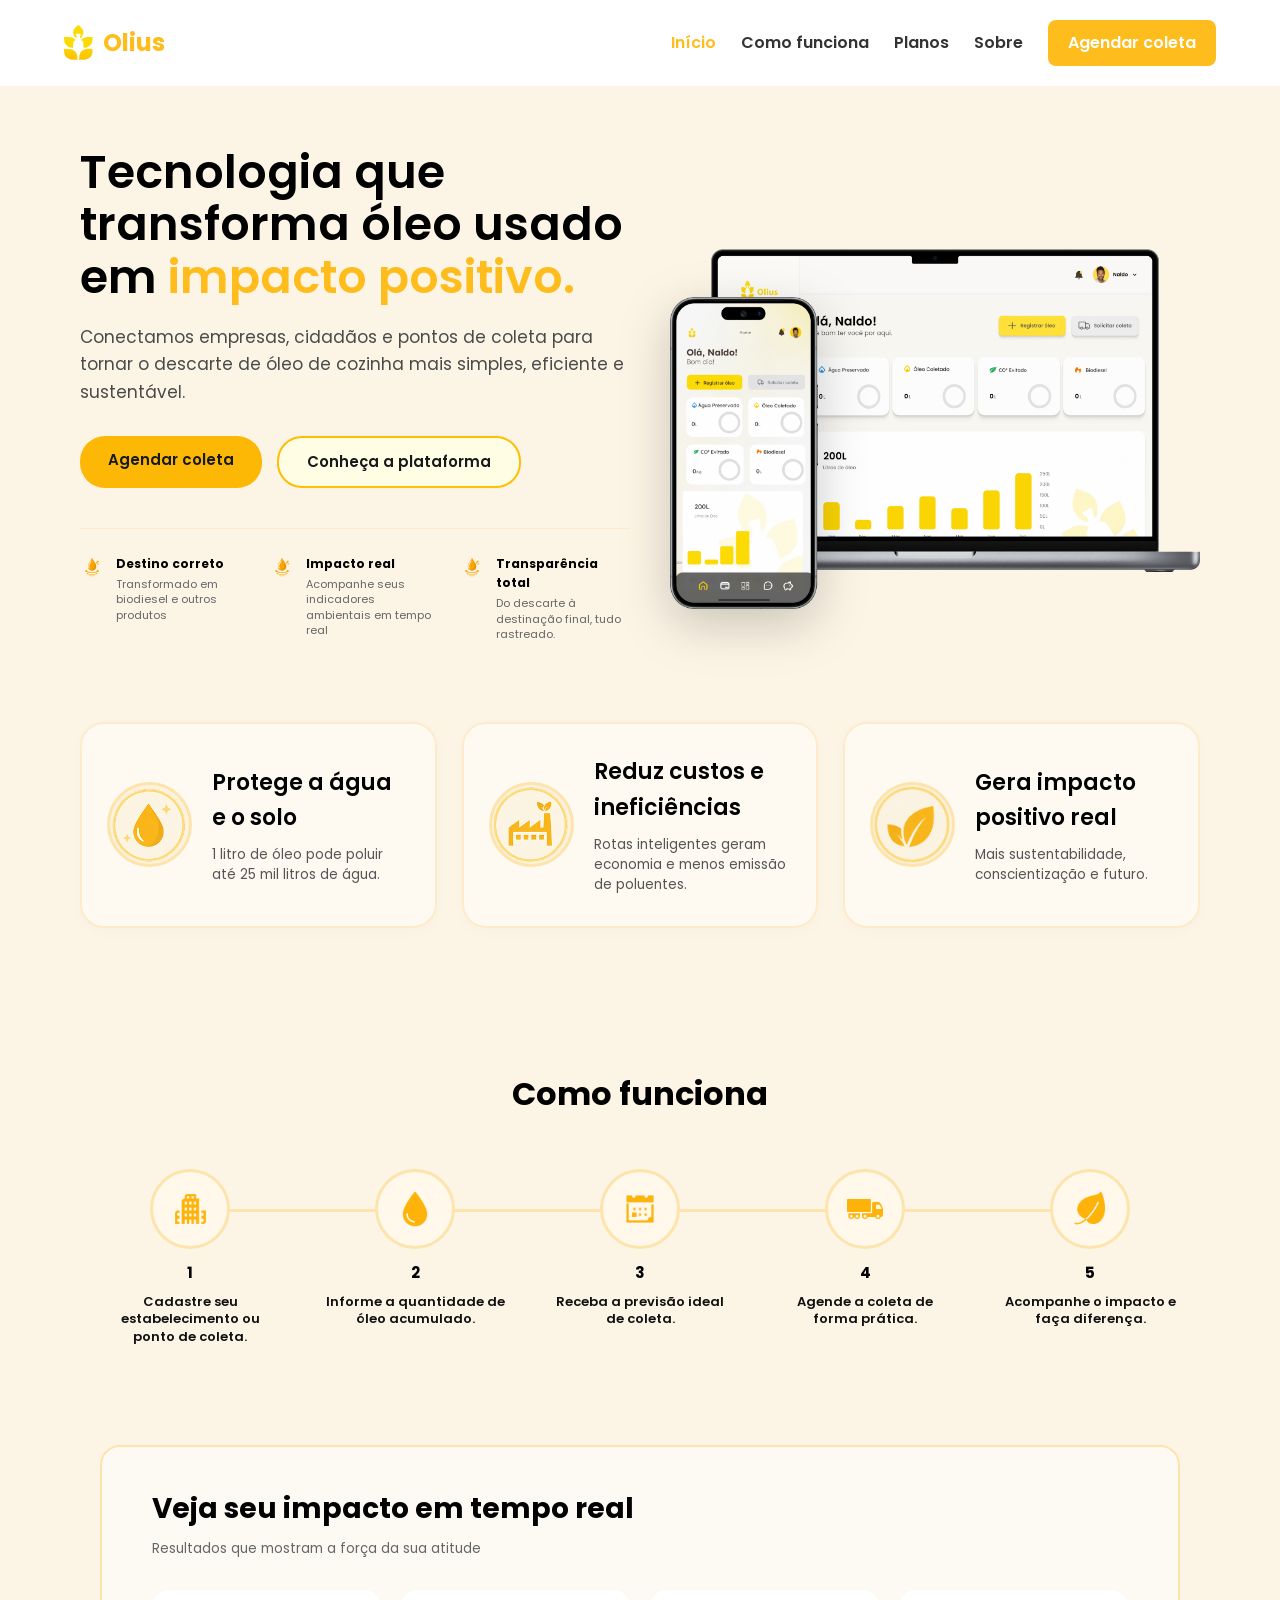
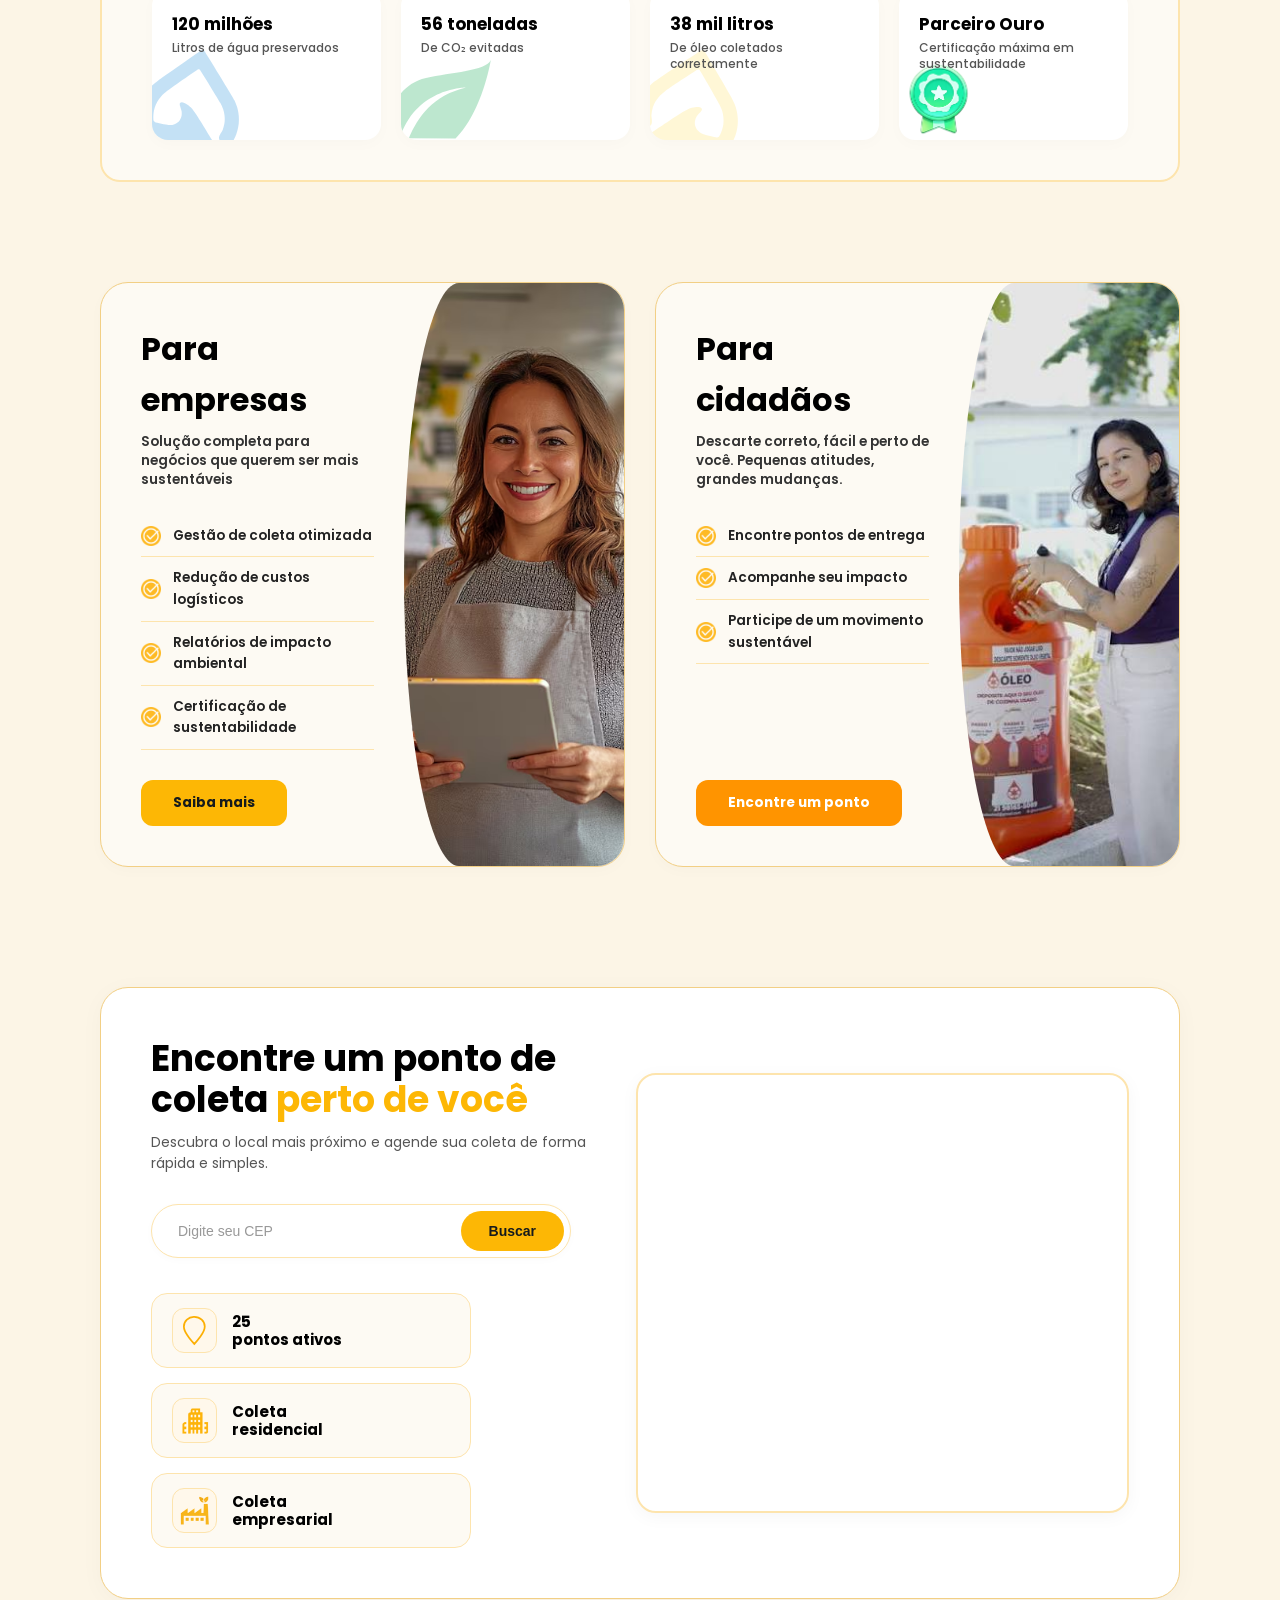
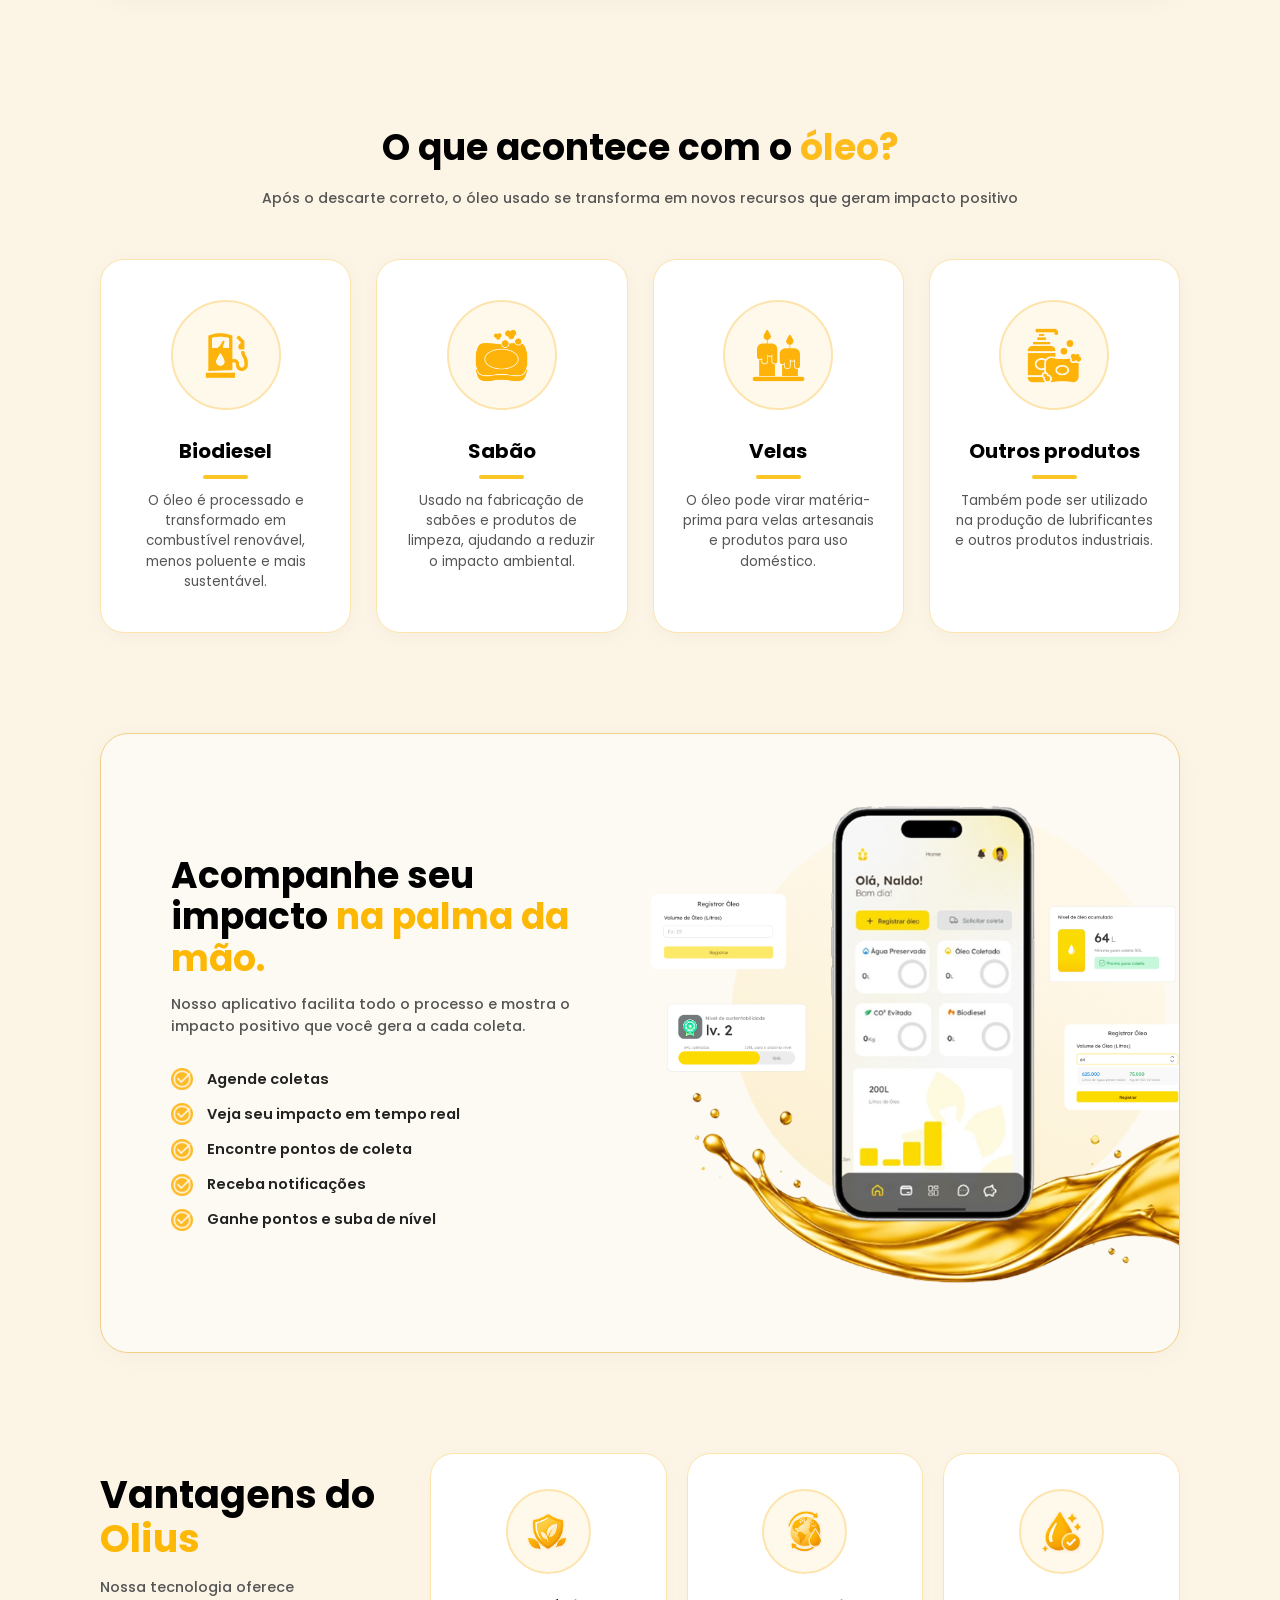
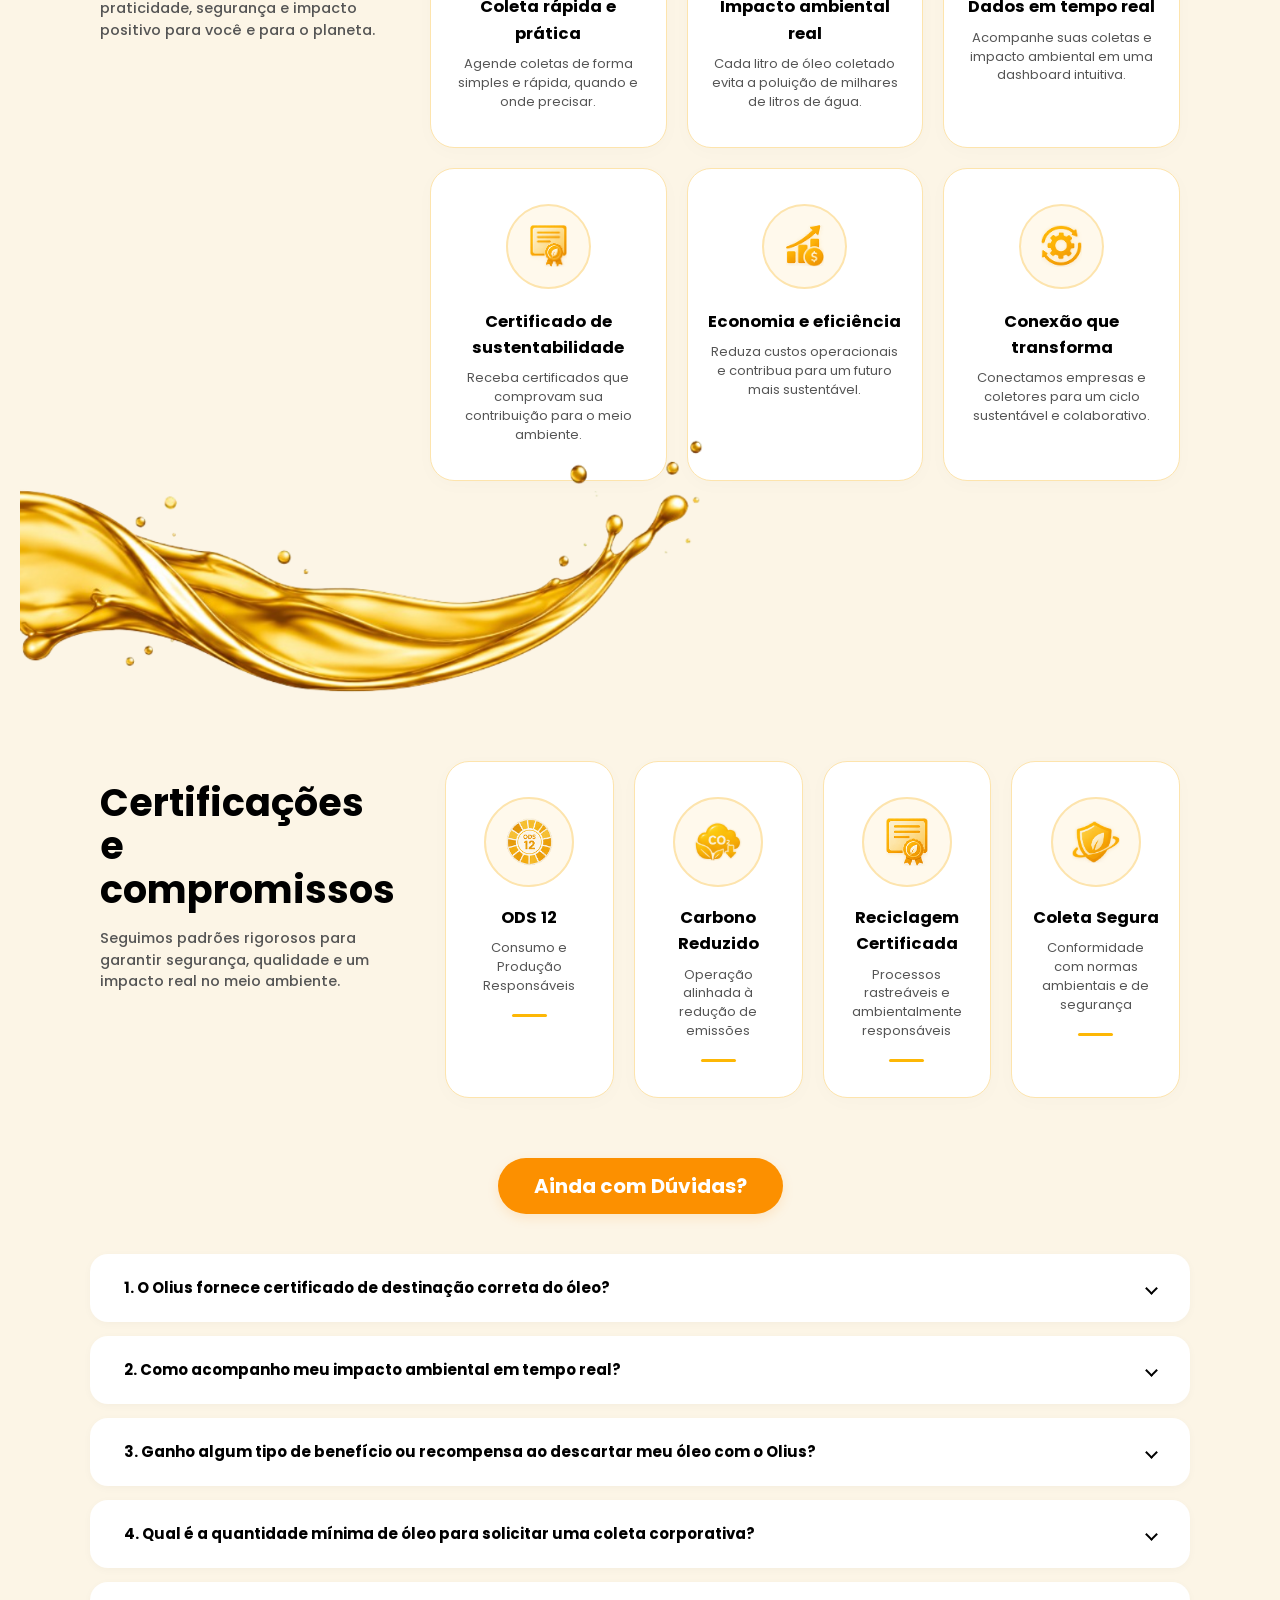
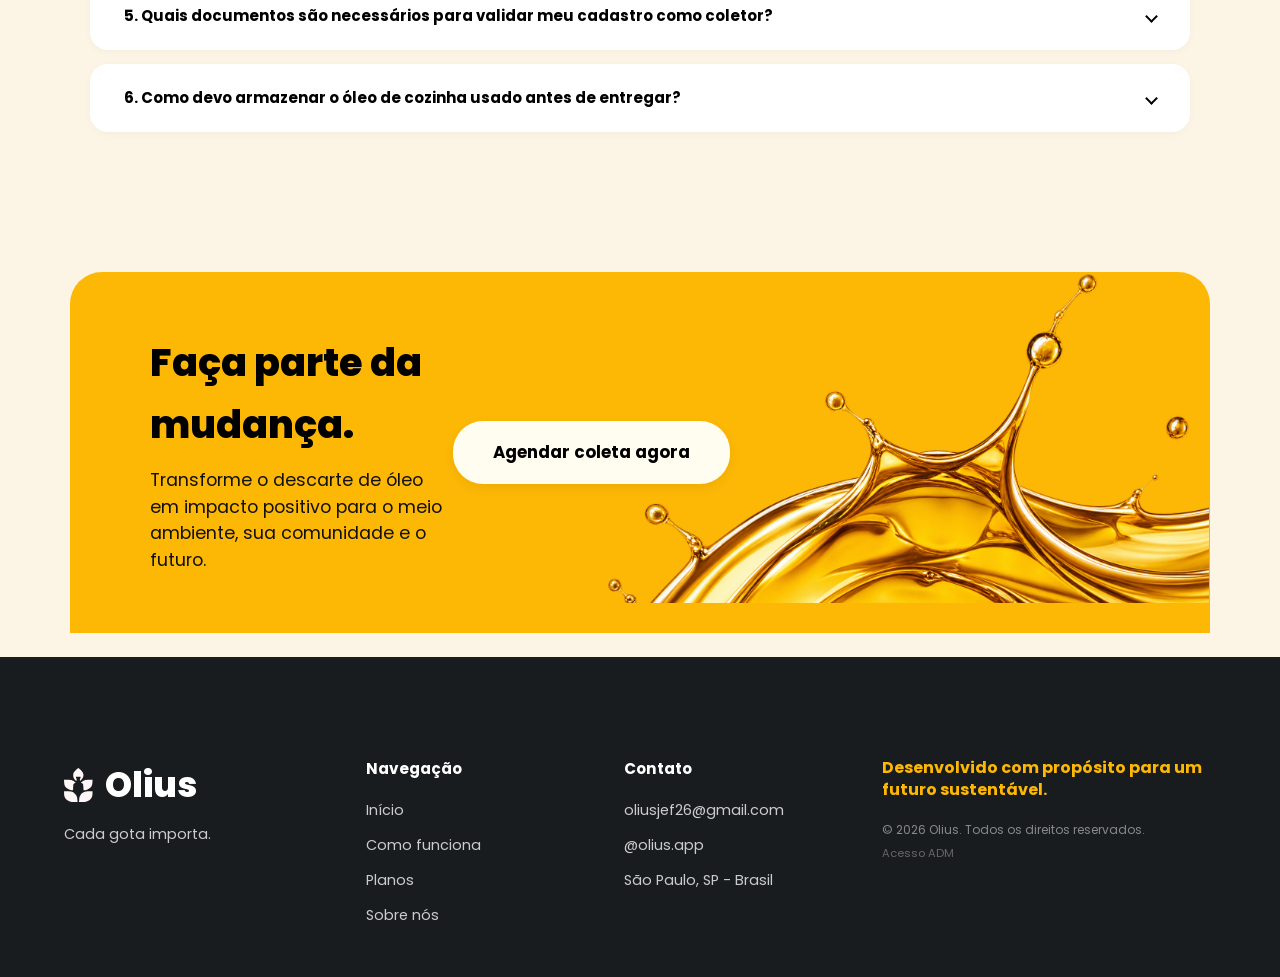
==== src/main/webapp/index/index.html @ a63f2714 "Atualiza sistema administrativo e funcionalidades do Olius" ====
<!DOCTYPE html>
<html lang="pt-BR">
<head>
    <meta charset="utf-8">
    <meta name="viewport" content="width=device-width, initial-scale=1.0">
    <title>Olius - Inicial</title>
    <link rel="icon" href="../images/favicon.ico">
    <link href="https://fonts.googleapis.com/css2?family=Poppins:wght@400;500;600;700&display=swap" rel="stylesheet">

    <!-- Arquivos de estilos CSS globais e específicos da página inicial -->
    <link rel="stylesheet" href="../css/global.css">
    <link rel="stylesheet" href="index.css">
</head>
<body>

    <!-- ========================================================================= -->
    <!-- CABEÇALHO (HEADER): Logo e navegação principal do site                      -->
    <!-- ========================================================================= -->
    <header class="header">
        <a href="index.html" class="logo">
            <img class="logo-icon" src="../assets/global/logo-normal.svg" alt="Logotipo Olius">
            <span class="logo-texto">Olius</span>
        </a>
        <nav class="nav-links" aria-label="Navegação principal">
            <a href="index.html" class="active" aria-current="page">Início</a>
            <a href="../como_funciona.jsp">Como funciona</a>
            <a href="../planos.jsp">Planos</a>
            <a href="../contato.jsp">Sobre</a>
            <a href="https://olius-frontend-segundo.onrender.com" class="btn-agendar">Agendar coleta</a>
        </nav>
    </header>

    <main>
        <!-- ===================================================================== -->
        <!-- SEÇÃO HERO: Apresentação principal, chamadas para ação e mockups      -->
        <!-- ===================================================================== -->
        <section class="inicio">
            <!-- Coluna Esquerda: Títulos, descrições, botões e diferenciais -->
            <div class="hero-content">
                <h1>Tecnologia que transforma óleo usado em <span class="highlight">impacto positivo.</span></h1>
                <p class="hero-description">
                    Conectamos empresas, cidadãos e pontos de coleta para tornar o descarte de óleo de cozinha mais simples, eficiente e sustentável.
                </p>
                
                <div class="hero-buttons">
                    <a href="https://olius-frontend-segundo.onrender.com" class="btn-primary">Agendar coleta</a>
                    <a href="#solucoes" class="btn-secondary">Conheça a plataforma</a>
                </div>

                <div class="hero-features">
                    <div class="feature-item">
                        <img src="../assets/index/topicos.png" alt="" class="feature-icon">
                        <div>
                            <strong>Destino correto</strong>
                            <p>Transformado em biodiesel e outros produtos</p>
                        </div>
                    </div>
                    <div class="feature-item">
                        <img src="../assets/index/topicos.png" alt="" class="feature-icon">
                        <div>
                            <strong>Impacto real</strong>
                            <p>Acompanhe seus indicadores ambientais em tempo real</p>
                        </div>
                    </div>
                    <div class="feature-item">
                        <img src="../assets/index/topicos.png" alt="" class="feature-icon">
                        <div>
                            <strong>Transparência total</strong>
                            <p>Do descarte à destinação final, tudo rastreado.</p>
                        </div>
                    </div>
                </div>
            </div>

            <!-- Coluna Direita: Mockups visuais (Notebook e Celular) -->
            <div class="hero-mockup">
                <div class="projeto-mockups">
                    <img src="../assets/global/mock-web.png" alt="Mockup Notebook" class="mockup-notebook">
                    <img src="../assets/global/mock-mob.png" alt="Mockup Celular" class="mockup-mobile">
                </div>
            </div>
        </section>

        <!-- ===================================================================== -->
        <!-- SEÇÃO DESTAQUES: Cards com os principais benefícios do descarte       -->
        <!-- ===================================================================== -->
        <section class="destaques">
            <div class="card-destaque">
                <div class="card-icon-wrapper">
                    <img src="../assets/index/proteja.png" alt="Protege a água e o solo">
                </div>
                <div class="card-conteudo">
                    <h3>Protege a água e o solo</h3>
                    <p>1 litro de óleo pode poluir até 25 mil litros de água.</p>
                </div>
            </div>

            <div class="card-destaque">
                <div class="card-icon-wrapper">
                    <img src="../assets/index/reduz.png" alt="Reduz custos e ineficiências">
                </div>
                <div class="card-conteudo">
                    <h3>Reduz custos e ineficiências</h3>
                    <p>Rotas inteligentes geram economia e menos emissão de poluentes.</p>
                </div>
            </div>

            <div class="card-destaque">
                <div class="card-icon-wrapper">
                    <img src="../assets/index/gera-impacrto.png" alt="Gera impacto positivo real">
                </div>
                <div class="card-conteudo">
                    <h3>Gera impacto positivo real</h3>
                    <p>Mais sustentabilidade, conscientização e futuro.</p>
                </div>
            </div>
        </section>

        <!-- ===================================================================== -->
        <!-- SEÇÃO COMO FUNCIONA: Passo a passo do processo da plataforma          -->
        <!-- ===================================================================== -->
        <section class="como-funciona" id="como-funciona">
            <h2>Como funciona</h2>

            <div class="passos-container">
                <!-- Linha conectora visual ao fundo -->
                <div class="linha-passos"></div>

                <div class="passos-lista">
                    <!-- Passo 1 -->
                    <div class="passo-item">
                        <div class="passo-icon-wrapper">
                            <img src="../assets/index/passo1.png" alt="Passo 1" class="passo-icon">
                        </div>
                        <span class="passo-numero">1</span>
                        <p>Cadastre seu estabelecimento ou ponto de coleta.</p>
                    </div>

                    <!-- Passo 2 -->
                    <div class="passo-item">
                        <div class="passo-icon-wrapper">
                            <img src="../assets/index/passo2.png" alt="Passo 2" class="passo-icon">
                        </div>
                        <span class="passo-numero">2</span>
                        <p>Informe a quantidade de óleo acumulado.</p>
                    </div>

                    <!-- Passo 3 -->
                    <div class="passo-item">
                        <div class="passo-icon-wrapper">
                            <img src="../assets/index/passo3.png" alt="Passo 3" class="passo-icon">
                        </div>
                        <span class="passo-numero">3</span>
                        <p>Receba a previsão ideal de coleta.</p>
                    </div>

                    <!-- Passo 4 -->
                    <div class="passo-item">
                        <div class="passo-icon-wrapper">
                            <img src="../assets/index/passo4.png" alt="Passo 4" class="passo-icon">
                        </div>
                        <span class="passo-numero">4</span>
                        <p>Agende a coleta de forma prática.</p>
                    </div>

                    <!-- Passo 5 -->
                    <div class="passo-item">
                        <div class="passo-icon-wrapper">
                            <img src="../assets/index/passo5.png" alt="Passo 5" class="passo-icon">
                        </div>
                        <span class="passo-numero">5</span>
                        <p>Acompanhe o impacto e faça diferença.</p>
                    </div>
                </div>
            </div>
        </section>

        <!-- ===================================================================== -->
        <!-- SEÇÃO IMPACTO EM TEMPO REAL: Métricas e indicadores alcançados        -->
        <!-- ===================================================================== -->
        <section class="impacto-tempo-real">
            <h2>Veja seu impacto em tempo real</h2>
            <p class="subtitulo">Resultados que mostram a força da sua atitude</p>

            <div class="metricas-grid">
                <!-- Card 1: Água preservada -->
                <div class="metrica-card">
                    <img src="../assets/index/agua.svg" alt="" class="card-bg-icon">
                    <div class="metrica-conteudo">
                        <strong class="valor">120 milhões</strong>
                        <span class="rotulo">Litros de água preservados</span>
                    </div>
                </div>

                <!-- Card 2: CO2 evitado -->
                <div class="metrica-card">
                    <img src="../assets/index/co2.svg" alt="" class="card-bg-icon">
                    <div class="metrica-conteudo">
                        <strong class="valor">56 toneladas</strong>
                        <span class="rotulo">De CO₂ evitadas</span>
                    </div>
                </div>

                <!-- Card 3: Óleo coletado -->
                <div class="metrica-card">
                    <img src="../assets/index/litros-oleo.svg" alt="" class="card-bg-icon">
                    <div class="metrica-conteudo">
                        <strong class="valor">38 mil litros</strong>
                        <span class="rotulo">De óleo coletados corretamente</span>
                    </div>
                </div>

                <!-- Card 4: Certificação -->
                <div class="metrica-card">
                    <img src="../assets/index/certificado7.png" alt="" class="card-bg-icon">
                    <div class="metrica-conteudo">
                        <strong class="valor">Parceiro Ouro</strong>
                        <span class="rotulo">Certificação máxima em sustentabilidade</span>
                    </div>
                </div>
            </div>
        </section>

        <!-- ===================================================================== -->
        <!-- SEÇÃO SOLUÇÕES: Divisão de serviços para Empresas (B2B) e Cidadãos    -->
        <!-- ===================================================================== -->
        <section class="solucoes" id="solucoes">
            <!-- Card 1: Para empresas -->
            <div class="solucao-card">
                <div class="solucao-conteudo">
                    <h3>Para empresas</h3>
                    <p>Solução completa para negócios que querem ser mais sustentáveis</p>
                    <ul>
                        <li>
                            <img src="../assets/index/tipos-icon.png" alt="" class="item-icon">
                            <span>Gestão de coleta otimizada</span>
                        </li>
                        <li>
                            <img src="../assets/index/tipos-icon.png" alt="" class="item-icon">
                            <span>Redução de custos logísticos</span>
                        </li>
                        <li>
                            <img src="../assets/index/tipos-icon.png" alt="" class="item-icon">
                            <span>Relatórios de impacto ambiental</span>
                        </li>
                        <li>
                            <img src="../assets/index/tipos-icon.png" alt="" class="item-icon">
                            <span>Certificação de sustentabilidade</span>
                        </li>
                    </ul>
                    <a href="../planos.jsp" class="btn-solucao">Saiba mais</a>
                </div>
                <div class="solucao-imagem">
                    <img src="../assets/index/foto-b2b.png" alt="Para empresas">
                </div>
            </div>

            <!-- Card 2: Para cidadãos -->
            <div class="solucao-card">
                <div class="solucao-conteudo">
                    <h3>Para cidadãos</h3>
                    <p>Descarte correto, fácil e perto de você. Pequenas atitudes, grandes mudanças.</p>
                    <ul>
                        <li>
                            <img src="../assets/index/tipos-icon.png" alt="" class="item-icon">
                            <span>Encontre pontos de entrega</span>
                        </li>
                        <li>
                            <img src="../assets/index/tipos-icon.png" alt="" class="item-icon">
                            <span>Acompanhe seu impacto</span>
                        </li>
                        <li>
                            <img src="../assets/index/tipos-icon.png" alt="" class="item-icon">
                            <span>Participe de um movimento sustentável</span>
                        </li>
                    </ul>
                    <a href="#pontos" class="btn-solucao btn-laranja">Encontre um ponto</a>
                </div>
                <div class="solucao-imagem">
                    <img src="../assets/index/foto-b2c.png" alt="Para cidadãos">
                </div>
            </div>
        </section>

        <!-- ===================================================================== -->
        <!-- SEÇÃO MAPA DE PONTOS: Busca por CEP e exibição do mapa interativo     -->
        <!-- ===================================================================== -->
        <section class="secao-mapa-container" id="pontos">
            <div class="mapa-card-principal">
                <!-- Coluna Esquerda: Informações, input de busca por CEP e mini cards -->
                <div class="mapa-info-lateral">
                    <h2>Encontre um ponto de coleta <span class="highlight">perto de você</span></h2>
                    <p class="mapa-subtitulo">Descubra o local mais próximo e agende sua coleta de forma rápida e simples.</p>
                    
                    <form class="cep-busca-box" action="https://www.google.com/maps" method="get" target="_blank" rel="noopener">
                        <input type="text" name="q" placeholder="Digite seu CEP" class="input-cep" aria-label="Digite seu CEP" inputmode="numeric" autocomplete="postal-code" pattern="[0-9]{5}-?[0-9]{3}" maxlength="9" title="Informe o CEP com 8 números" required>
                        <button type="submit" class="btn-buscar-cep">Buscar</button>
                    </form>

                    <div class="info-mini-cards">
                        <div class="mini-card">
                            <div class="mini-icon-wrapper">
                                <img src="../assets/index/pontos-ativos.svg" alt="" class="mini-icon">
                            </div>
                            <div>
                                <strong>25</strong>
                                <strong>pontos ativos</strong>
                            </div>
                        </div>

                        <div class="mini-card">
                            <div class="mini-icon-wrapper">
                                <img src="../assets/index/coletaresidencial.png" alt="" class="mini-icon">
                            </div>
                            <div>
                                <strong>Coleta</strong>
                                <strong>residencial</strong>
                            </div>
                        </div>

                        <div class="mini-card">
                            <div class="mini-icon-wrapper">
                                <img src="../assets/index/coletaempresarial.png" alt="" class="mini-icon">
                            </div>
                            <div>
                                <strong>Coleta</strong>
                                <strong>empresarial</strong>
                            </div>
                        </div>
                    </div>
                </div>

                <!-- Coluna Direita: Mapa incorporado do Google Maps -->
                <div class="mapa">
                    <iframe
                        src="https://www.google.com/maps/embed?pb=!1m18!1m12!1m3!1d3657.1973656113697!2d-46.65657252373979!3d-23.561349161595155!2m3!1f0!2f0!3f0!3m2!1i1024!2i768!4f13.1!3m3!1m2!1s0x94ce59c8da0aa315%3A0xd59f437521262d11!2sAv.%20Paulista%2C%20S%C3%A3o%20Paulo%2C%20SP!5e0!3m2!1spt-BR!2sbr!4v1700000000000!5m2!1spt-BR!2sbr"
                        loading="lazy"
                        allowfullscreen
                        title="Mapa da Olius">
                    </iframe>
                </div>
            </div>
        </section>

        <!-- ===================================================================== -->
        <!-- SEÇÃO DESTINAÇÃO DO ÓLEO: O que é feito com o material coletado       -->
        <!-- ===================================================================== -->
        <section class="destinacao-oleo">
            <h2>O que acontece com o <span class="highlight">óleo?</span></h2>
            <p>Após o descarte correto, o óleo usado se transforma em novos recursos que geram impacto positivo</p>
            
            <div class="produtos-grid">
                <article class="produto-card">
                    <div class="produto-icon-wrapper">
                        <img src="../assets/index/biodiesel.png" alt="Biodiesel" class="produto-icon">
                    </div>
                    <h3>Biodiesel</h3>
                    <p>O óleo é processado e transformado em combustível renovável, menos poluente e mais sustentável.</p>
                </article>

                <article class="produto-card">
                    <div class="produto-icon-wrapper">
                        <img src="../assets/index/sabao.png" alt="Sabão" class="produto-icon">
                    </div>
                    <h3>Sabão</h3>
                    <p>Usado na fabricação de sabões e produtos de limpeza, ajudando a reduzir o impacto ambiental.</p>
                </article>

                <article class="produto-card">
                    <div class="produto-icon-wrapper">
                        <img src="../assets/index/velas.png" alt="Velas" class="produto-icon">
                    </div>
                    <h3>Velas</h3>
                    <p>O óleo pode virar matéria-prima para velas artesanais e produtos para uso doméstico.</p>
                </article>

                <article class="produto-card">
                    <div class="produto-icon-wrapper">
                        <img src="../assets/index/outros-produtos.png" alt="Outros produtos" class="produto-icon">
                    </div>
                    <h3>Outros produtos</h3>
                    <p>Também pode ser utilizado na produção de lubrificantes e outros produtos industriais.</p>
                </article>
            </div>
        </section>

        <!-- ===================================================================== -->
        <!-- SEÇÃO APLICATIVO: Recursos do app móvel para acompanhamento            -->
        <!-- ===================================================================== -->
        <section class="app-acompanhamento">
            <div class="app-info">
                <h2>Acompanhe seu impacto <span class="highlight">na palma da mão.</span></h2>
                <p>Nosso aplicativo facilita todo o processo e mostra o impacto positivo que você gera a cada coleta.</p>
                
                <ul>
                    <li>
                        <img src="../assets/index/tipos-icon.png" alt="" class="check-icon">
                        <span>Agende coletas</span>
                    </li>
                    <li>
                        <img src="../assets/index/tipos-icon.png" alt="" class="check-icon">
                        <span>Veja seu impacto em tempo real</span>
                    </li>
                    <li>
                        <img src="../assets/index/tipos-icon.png" alt="" class="check-icon">
                        <span>Encontre pontos de coleta</span>
                    </li>
                    <li>
                        <img src="../assets/index/tipos-icon.png" alt="" class="check-icon">
                        <span>Receba notificações</span>
                    </li>
                    <li>
                        <img src="../assets/index/tipos-icon.png" alt="" class="check-icon">
                        <span>Ganhe pontos e suba de nível</span>
                    </li>
                </ul>
            </div>
            
            <div class="app-preview">
                <img src="../assets/index/mockupsolius.png" alt="Telas do aplicativo móvel Olius">
            </div>
        </section>

        <!-- ===================================================================== -->
        <!-- BLOCO UNIFICADO: Vantagens, Divisor Decorativo e Certificações        -->
        <!-- ===================================================================== -->
        <div class="vantagens-certificacoes-wrapper">

            <!-- Seção de Vantagens -->
            <section id="vantagens" class="secao-lado-a-lado">
                <div class="coluna-texto">
                    <h2>Vantagens do <span class="highlight">Olius</span></h2>
                    <p>Nossa tecnologia oferece praticidade, segurança e impacto positivo para você e para o planeta.</p>
                </div>

                <div class="coluna-cards vantagens-grid">
                    <div class="vantagem-card">
                        <div class="vantagem-icon-wrapper">
                            <img src="../assets/index/coleta.png" alt="Coleta rápida e prática" class="vantagem-icon">
                        </div>
                        <h3>Coleta rápida e prática</h3>
                        <p>Agende coletas de forma simples e rápida, quando e onde precisar.</p>
                    </div>
                    <div class="vantagem-card">
                        <div class="vantagem-icon-wrapper">
                            <img src="../assets/index/impacto.png" alt="Impacto ambiental real" class="vantagem-icon">
                        </div>
                        <h3>Impacto ambiental real</h3>
                        <p>Cada litro de óleo coletado evita a poluição de milhares de litros de água.</p>
                    </div>
                    <div class="vantagem-card">
                        <div class="vantagem-icon-wrapper">
                            <img src="../assets/index/dados-em-tempo.png" alt="Dados em tempo real" class="vantagem-icon">
                        </div>
                        <h3>Dados em tempo real</h3>
                        <p>Acompanhe suas coletas e impacto ambiental em uma dashboard intuitiva.</p>
                    </div>
                    <div class="vantagem-card">
                        <div class="vantagem-icon-wrapper">
                            <img src="../assets/index/certificado.png" alt="Certificado de sustentabilidade" class="vantagem-icon">
                        </div>
                        <h3>Certificado de sustentabilidade</h3>
                        <p>Receba certificados que comprovam sua contribuição para o meio ambiente.</p>
                    </div>
                    <div class="vantagem-card">
                        <div class="vantagem-icon-wrapper">
                            <img src="../assets/index/economia.png" alt="Economia e eficiência" class="vantagem-icon">
                        </div>
                        <h3>Economia e eficiência</h3>
                        <p>Reduza custos operacionais e contribua para um futuro mais sustentável.</p>
                    </div>
                    <div class="vantagem-card">
                        <div class="vantagem-icon-wrapper">
                            <img src="../assets/index/conexao.png" alt="Conexão que transforma" class="vantagem-icon">
                        </div>
                        <h3>Conexão que transforma</h3>
                        <p>Conectamos empresas e coletores para um ciclo sustentável e colaborativo.</p>
                    </div>
                </div>
            </section>

            <!-- Imagem de respingo de óleo decorativa (Divisor de seções) -->
            <div class="respingo-oleo-container">
                <img src="../assets/index/quebrapag2.png" alt="" class="respingo-oleo-img">
            </div>

            <!-- Seção de Certificações e ODS -->
            <section id="certificacoes" class="secao-lado-a-lado">
                <div class="coluna-texto">
                    <h2>Certificações<br>e compromissos</h2>
                    <p>Seguimos padrões rigorosos para garantir segurança, qualidade e um impacto real no meio ambiente.</p>
                </div>

                <div class="coluna-cards certificacoes-grid">
                    <div class="certificacao-card">
                        <div class="cert-icon-wrapper">
                            <img src="../assets/index/ods12.png" alt="ODS 12" class="cert-icon">
                        </div>
                        <strong>ODS 12</strong>
                        <p>Consumo e Produção Responsáveis</p>
                        <div class="card-line"></div>
                    </div>
                    <div class="certificacao-card">
                        <div class="cert-icon-wrapper">
                            <img src="../assets/index/carbono-reduzido.png" alt="Carbono Reduzido" class="cert-icon">
                        </div>
                        <strong>Carbono Reduzido</strong>
                        <p>Operação alinhada à redução de emissões</p>
                        <div class="card-line"></div>
                    </div>
                    <div class="certificacao-card">
                        <div class="cert-icon-wrapper">
                            <img src="../assets/index/certificado.png" alt="Reciclagem Certificada" class="cert-icon">
                        </div>
                        <strong>Reciclagem Certificada</strong>
                        <p>Processos rastreáveis e ambientalmente responsáveis</p>
                        <div class="card-line"></div>
                    </div>
                    <div class="certificacao-card">
                        <div class="cert-icon-wrapper">
                            <img src="../assets/index/coleta-segura.png" alt="Coleta Segura" class="cert-icon">
                        </div>
                        <strong>Coleta Segura</strong>
                        <p>Conformidade com normas ambientais e de segurança</p>
                        <div class="card-line"></div>
                    </div>
                </div>
            </section>

        </div>

        <!-- ===================================================================== -->
        <!-- SEÇÃO FAQ: Perguntas frequentes estruturadas com tags <details>       -->
        <!-- ===================================================================== -->
        <section id="faq" class="faq-secao">
            <div class="faq-header">
                <h2>Ainda com Dúvidas?</h2>
            </div>

            <div class="faq-accordion">
                <details class="faq-item">
                    <summary>
                        <span>1. O Olius fornece certificado de destinação correta do óleo?</span>
                        <span class="faq-icon"></span>
                    </summary>
                    <p>A plataforma disponibiliza um certificado de destinação correta para empresas e parceiros que realizam o descarte por meio da plataforma. O documento comprova que o óleo foi encaminhado para a destinação adequada e pode ser utilizado como registro de responsabilidade ambiental.</p>
                </details>

                <details class="faq-item">
                    <summary>
                        <span>2. Como acompanho meu impacto ambiental em tempo real?</span>
                        <span class="faq-icon"></span>
                    </summary>
                    <p>Após realizar o descarte ou a coleta, os dados são registrados no aplicativo. O usuário pode acompanhar informações como quantidade de óleo destinada corretamente, estimativa de impacto ambiental evitado e sua contribuição para a reciclagem, por meio de um painel atualizado conforme os registros são realizados.</p>
                </details>

                <details class="faq-item">
                    <summary>
                        <span>3. Ganho algum tipo de benefício ou recompensa ao descartar meu óleo com o Olius?</span>
                        <span class="faq-icon"></span>
                    </summary>
                    <p>A Olius possui um sistema de benefícios baseado na participação do usuário. Conforme a quantidade de óleo destinada corretamente e a frequência de participação aumentam, o usuário pode avançar entre níveis, como Bronze, Prata e Ouro, desbloqueando benefícios e reconhecimentos dentro da plataforma.</p>
                </details>

                <details class="faq-item">
                    <summary>
                        <span>4. Qual é a quantidade mínima de óleo para solicitar uma coleta corporativa?</span>
                        <span class="faq-icon"></span>
                    </summary>
                    <p>Após pesquisas, estabelecemos uma quantidade mínima de 20 litros para solicitar uma coleta corporativa. Quantidades menores podem ser direcionadas aos pontos de coleta parceiros, tornando a logística mais eficiente.</p>
                </details>

                <details class="faq-item">
                    <summary>
                        <span>5. Quais documentos são necessários para validar meu cadastro como coletor?</span>
                        <span class="faq-icon"></span>
                    </summary>
                    <p>Para o cadastro de um coletor parceiro, podem ser solicitados documentos que comprovem sua identidade e regularidade, como documento de identificação, CPF/CNPJ, comprovante de endereço e documentos ou autorizações relacionados à atividade de coleta, quando aplicáveis. A documentação pode variar conforme o tipo de coletor e a legislação.</p>
                </details>

                <details class="faq-item">
                    <summary>
                        <span>6. Como devo armazenar o óleo de cozinha usado antes de entregar?</span>
                        <span class="faq-icon"></span>
                    </summary>
                    <p>Espere o óleo esfriar completamente e armazene-o em garrafas PET limpas e secas, fechando bem a tampa para evitar vazamentos até o momento da entrega ou coleta.</p>
                </details>
            </div>
        </section>

        <!-- ===================================================================== -->
        <!-- SEÇÃO CTA (Call to Action): Chamada final para agendamento              -->
        <!-- ===================================================================== -->
        <section class="cta-banner">
            <div class="cta-conteudo">
                <h2>Faça parte da mudança.</h2>
                <p>Transforme o descarte de óleo em impacto positivo para o meio ambiente, sua comunidade e o futuro.</p>
            </div>
            
            <a href="https://olius-frontend-segundo.onrender.com" class="btn-cta">Agendar coleta agora</a>

            <!-- Imagem decorativa de respingo de óleo -->
            <img src="../assets/global/oleo.png" alt="Respingo de óleo decorativo" class="cta-imagem-oleo">
        </section>
    </main>

    <!-- ========================================================================= -->
    <!-- RODAPÉ (FOOTER): Informações de contato, links rápidos e créditos          -->
    <!-- ========================================================================= -->
    <footer class="footer">
        <div class="footer-container">
            <!-- Logo e Slogan -->
            <div class="footer-brand">
                <a href="index.html" class="logo">
                    <img class="logo-icon" src="../assets/global/logo-branco.svg" alt="Logotipo Olius">
                    <span class="logo-texto">Olius</span>
                </a>
                <p class="tagline">Cada gota importa.</p>
            </div>
            
            <!-- Links de Navegação -->
            <nav class="footer-links" aria-label="Links do Rodapé">
                <h4>Navegação</h4>
                <ul>
                    <li><a href="index.html">Início</a></li>
                    <li><a href="../como_funciona.jsp">Como funciona</a></li>
                    <li><a href="../planos.jsp">Planos</a></li>
                    <li><a href="../contato.jsp">Sobre nós</a></li>
                </ul>
            </nav>

            <!-- Informações de Contato -->
            <div class="footer-contato">
                <h4>Contato</h4>
                <ul>
                    <li><a href="mailto:oliusjef26@gmail.com">oliusjef26@gmail.com</a></li>
                    <li><a href="https://www.instagram.com/olius.app" target="_blank" rel="noopener noreferrer">@olius.app</a></li>
                    <li><span>São Paulo, SP - Brasil</span></li>
                </ul>
            </div>

            <!-- Créditos e Acesso Administrativo -->
            <div class="footer-proposito">
                <h4>Desenvolvido com propósito para um futuro sustentável.</h4>
                <p class="copyright">© 2026 Olius. Todos os direitos reservados.</p>
                <a href="../login-adm" class="acesso-adm">Acesso ADM</a>
            </div>
        </div>
    </footer>

</body>
</html>
---- src/main/webapp/css/global.css ----
/* ========================================================================== 
   1. VARIÁVEIS GLOBAIS & RESET CSS
   ========================================================================== */

:root {
    --primary-color: #FEBD1D;      /* Cor primária (Amarelo/Dourado) */
    --primary-hover: #FC9000;      /* Cor para efeito hover/destaque */
    --bg-light: #FCF5E6;           /* Fundo geral da página (Tom bege suave) */
    --text-color: #333333;         /* Cor do texto principal */
    --text-muted: #666666;         /* Cor dos subtítulos e textos secundários */
    --font-main: 'Poppins', sans-serif;
}

/* Reset Universal: Remove margens/paddings padrão e padroniza o cálculo de tamanhos */
* {
    margin: 0;
    padding: 0;
    box-sizing: border-box;
}

/* Configurações globais do corpo da página */
body {
    font-family: var(--font-main);
    background-color: var(--bg-light);
    color: var(--text-color);
    line-height: 1.6;
}


/* ========================================================================== 
   2. CABEÇALHO (.header)
   ========================================================================== */
.header {
    display: flex;
    justify-content: space-between;
    align-items: center;
    padding: 20px 5%;
    background-color: #ffffff;
}

/* Estrutura do Logo */
.logo {
    display: flex;
    align-items: center;
    gap: 10px;
    text-decoration: none;
}

.logo-icon {
    height: 35px;
}

.logo-texto {
    font-size: 1.5rem;
    font-weight: 700;
    color: var(--primary-color);
}

/* Links de Navegação */
.nav-links {
    display: flex;
    align-items: center;
    gap: 25px;
}

.nav-links a {
    text-decoration: none;
    color: var(--text-color);
    font-weight: 600;
    transition: color 0.2s;
}

.nav-links a:hover,
.nav-links a.active {
    color: var(--primary-color);
}

/* Botão de Destaque no Cabeçalho */
.btn-agendar {
    background-color: var(--primary-color);
    color: #ffffff !important;
    padding: 10px 20px;
    border-radius: 8px;
    transition: background-color 0.2s;
}

.btn-agendar:hover {
    background-color: var(--primary-hover);
}


/* ==========================================================================
   3. CTA BANNER (.cta-banner) - Com respingo ultrapassando a borda e botão ajustado
   ========================================================================== */
.cta-banner {
    position: relative;
    background-color: #fdb705;
    padding: 60px 80px;
    margin: 80px auto -60px auto; /* Aumenta o margin-top para dar espaço à gota no topo */
    max-width: 1400px;
    width: 92%;
    border-radius: 32px 32px 0 0;
    display: flex;
    align-items: center;
    justify-content: space-between;
    overflow: visible; /* IMPORTANTE: Permite que a gota saia para fora do retângulo amarelo */
    z-index: 1;
    box-sizing: border-box;
}

/* Conteúdo de Texto do CTA */
.cta-conteudo {
    max-width: 500px;
    text-align: left;
    position: relative;
    z-index: 3;
}

.cta-conteudo h2 {
    font-size: 2.4rem;
    font-weight: 800;
    color: #000000;
    margin-bottom: 12px;
}

.cta-conteudo p {
    font-size: 1.1rem;
    color: #111111;
    line-height: 1.5;
}

/* Botão CTA (Ajustado mais para a esquerda via margem) */
.btn-cta {
    background-color: #FFFDF0;
    color: #000000;
    padding: 18px 40px;
    text-decoration: none;
    font-weight: 700;
    font-size: 1.05rem;
    border-radius: 30px;
    box-shadow: 0 4px 12px rgba(0, 0, 0, 0.06);
    white-space: nowrap;
    position: relative;
    z-index: 4; /* Fica acima de tudo para poder ser clicado facilmente */
    margin-right: 400px; /* Empurra o botão mais para a esquerda */
    transition: all 0.2s ease;
}

.btn-cta:hover {
    background-color: #ffffff;
    transform: translateY(-2px);
    box-shadow: 0 6px 18px rgba(0, 0, 0, 0.12);
}

/* Posicionamento do Respingo de Óleo (Saindo para cima) */
.cta-imagem-oleo {
    position: absolute;
    right: 1px;
    top: -30px; /* Valor negativo faz a gota ultrapassar a borda amarela no topo */
    height: 100%; /* Aumenta a altura para subir além do limite */
    width: auto;
    object-fit: contain;
    z-index: 2;
    pointer-events: none; /* Evita que a imagem bloqueie os cliques */
}


/* ==========================================================================
   4. RODAPÉ (.footer) - Sobrepõe a parte inferior do CTA
   ========================================================================== */
.footer {
    background-color: #181C1E;
    color: #ffffff;
    padding: 100px 5% 40px;
    position: relative;
    z-index: 2; /* Camada SUPERIOR: a faixa preta passa por cima da base do CTA */
}

/* Grid de 4 colunas */
.footer-container {
    max-width: 1200px;
    margin: 0 auto;
    display: grid;
    grid-template-columns: 1.2fr 1fr 1fr 1.5fr;
    gap: 35px;
    align-items: start;
}

/* Coluna 1: Marca & Logo */
.footer-brand {
    display: flex;
    flex-direction: column;
    align-items: flex-start;
}

.footer-brand .logo {
    display: flex;
    align-items: center;
    gap: 12px;
    text-decoration: none;
    margin-bottom: 8px;
}

.footer-brand .logo-icon {
    height: 34px;
    width: auto;
    display: block;
}

.footer-brand .logo-texto {
    font-size: 2.2rem;
    font-weight: 800;
    color: #ffffff;
}

.footer-brand .tagline {
    color: #cccccc;
    font-size: 0.9rem;
    margin-top: 2px;
}

/* Títulos das colunas do rodapé */
.footer h4 {
    font-size: 0.95rem;
    font-weight: 700;
    color: #ffffff;
    margin-bottom: 16px;
}

/* Listas do Rodapé */
.footer-links ul, 
.footer-contato ul {
    list-style: none;
    padding: 0;
    margin: 0;
}

.footer-links li,
.footer-contato li {
    margin-bottom: 8px;
}

.footer-links a,
.footer-contato a,
.footer-contato span {
    color: #cccccc;
    text-decoration: none;
    font-size: 0.9rem;
    line-height: 1.8;
    transition: color 0.2s ease;
}

.footer-links a:hover,
.footer-contato a:hover {
    color: #fdb705;
}

/* Coluna de Propósito e Acesso ADM */
.footer-proposito h4 {
    color: #fdb705; /* Amarelo de destaque no título */
    font-size: 1rem;
    line-height: 1.4;
    margin-bottom: 18px;
}

.footer-proposito .copyright {
    font-size: 0.75rem;
    color: #888888;
    margin-top: 12px;
    display: block;
}

.footer-proposito .acesso-adm {
    font-size: 0.7rem;
    color: #666666;
    text-decoration: none;
    margin-top: 6px;
    display: inline-block;
    transition: color 0.2s ease;
}

.footer-proposito .acesso-adm:hover {
    color: #ffffff;
}
/* Navegacao e rodape publicos se ajustam sem pedir login de usuario. */
.header {
    position: relative;
    gap: 20px;
    flex-wrap: wrap;
}

.nav-links {
    flex-wrap: wrap;
    align-items: center;
}

.header .logo, .header .nav-links {
    position: relative;
    z-index: 1;
}

.footer-container > * {
    min-width: 0;
    overflow-wrap: anywhere;
}

@media (max-width: 900px) {
    .header {
        flex-direction: column;
        padding: 20px;
    }

    .nav-links {
        width: 100%;
        justify-content: center;
        gap: 12px 20px;
    }

    .nav-links a {
        padding: 6px 0;
    }

    .footer-container {
        flex-wrap: wrap;
        gap: 28px;
    }

    .footer-container > * {
        flex: 1 1 200px;
    }
}

@media (max-width: 600px) {
    .footer {
        padding: 32px 20px;
    }

    .footer-container {
        grid-template-columns: minmax(0, 1fr);
        flex-direction: column;
    }

    .footer-container > * {
        flex-basis: auto;
    }
}

/* O brilho decorativo do cabecalho nao aumenta a largura da pagina. */
.header .luz-amarela {
    max-width: 100%;
}
---- src/main/webapp/index/index.css ----
/* ==========================================================================
 *  1. CONFIGURAÇÕES GERAIS DA PÁGINA
 *  ========================================================================== */
html, body {
    overflow-x: hidden;
    width: 100%;
    margin: 0;
    padding: 0;
}

body {
    background-color: #fcf5e6;
    color: #000000;
    font-family: 'Poppins', sans-serif;
    display: flex;
    flex-direction: column;
    min-height: 100vh;
}

main {
    width: 100%;
    max-width: 1440px;
    margin: 0 auto;
    padding: 0 20px;
    box-sizing: border-box;
    flex: 1;
}

h1, h2, h3, h4, p {
    margin: 0;
}

.highlight {
    color: #febd1d;
}

/* ==========================================================================
 *  3. SEÇÃO INÍCIO / HERO (.inicio)
 *  ========================================================================== */
.inicio {
    display: flex;
    align-items: center;
    justify-content: space-between;
    padding: 60px 60px;
    gap: 40px;
    position: relative;
}

.hero-content {
    max-width: 550px;
}

.hero-content h1 {
    font-size: 46px;
    font-weight: 600;
    line-height: 1.15;
    margin-bottom: 20px;
}

.hero-description {
    font-size: 17px;
    line-height: 1.6;
    color: #4a4a4a;
    margin-bottom: 30px;
}

.hero-buttons {
    display: flex;
    gap: 15px;
    margin-bottom: 40px;
}

.btn-primary {
    background-color: #fdb705;
    color: #161a1c;
    padding: 12px 28px;
    border-radius: 25px;
    text-decoration: none;
    font-weight: 600;
    font-size: 15px;
    transition: transform 0.2s ease, background-color 0.2s ease;
}

.btn-primary:hover {
    background-color: #e0a100;
    transform: translateY(-2px);
}

.btn-secondary {
    background-color: #fffde4;
    border: 2px solid #febe04;
    color: #161a1c;
    padding: 12px 28px;
    border-radius: 25px;
    text-decoration: none;
    font-weight: 600;
    font-size: 15px;
    transition: all 0.2s ease;
}

.btn-secondary:hover {
    background-color: #fdb705;
    color: #ffffff;
}

.hero-features {
    display: grid;
    grid-template-columns: repeat(3, 1fr);
    gap: 20px;
    border-top: 1px solid #ffeacb;
    padding-top: 25px;
}

.feature-item strong {
    font-size: 12px;
    color: #000000;
    display: block;
    margin-bottom: 4px;
}

.feature-item p {
    font-size: 11px;
    color: #666666;
    line-height: 1.4;
}

.feature-item {
    display: flex;
    align-items: flex-start;
    gap: 12px;
}

.feature-icon {
    width: 24px;
    height: 24px;
    object-fit: contain;
    flex-shrink: 0;
}

.hero-mockup {
    position: relative;
    width: 550px;
    display: flex;
    justify-content: center;
    align-items: flex-end; /* Alinha os mockups pela base */
    margin-top: 40px;     /* Move ambos os mockups para baixo */
}

.mockup-notebook {
    width: 100%;
    height: auto;
}

.mockup-mobile {
    position: absolute;
    width: 28%;
    max-width: 210px;
    left: 0px;          /* Posiciona o celular para a esquerda do notebook */
    bottom: -30px;      /* Puxa um pouco para baixo da base */
    z-index: 2;
    filter: drop-shadow(0 15px 25px rgba(0, 0, 0, 0.2));
}

/* ==========================================================================
 *  4. SEÇÃO DE DESTAQUES (.destaques)
 *  ========================================================================== */
.destaques {
    display: grid;
    grid-template-columns: repeat(3, 1fr);
    gap: 25px;
    margin: 20px 60px 80px;
}

.card-destaque {
    background-color: #fefaf2;
    border: 2px solid #ffeacb;
    border-radius: 24px;
    padding: 30px 25px;
    display: flex;
    align-items: center;
    gap: 20px;
    box-shadow: 0 4px 15px rgba(0, 0, 0, 0.02);
}

.card-destaque h3 {
    font-size: 22px;
    font-weight: 600;
    margin-bottom: 10px;
}

.card-destaque p {
    font-size: 13.5px;
    color: #555555;
    line-height: 1.5;
}

.card-icon-wrapper {
    width:85px;
    height: 85px;
    background-color: #fef2df;
    border: 3px solid #fde4ad;
    border-radius: 50%;
    display: flex;
    align-items: center;
    justify-content: center;
    flex-shrink: 0;
}

.card-icon-wrapper img {
    width: 95px;
    height: auto;
    object-fit: contain;
}

/* ==========================================================================
 *  5. SEÇÃO COMO FUNCIONA (.como-funciona)
 *  ========================================================================== */
.como-funciona {
    padding: 60px 80px;
    text-align: center;
}

.como-funciona h2 {
    font-size: 32px;
    font-weight: 700;
    margin-bottom: 50px;
}

.passos-container {
    position: relative;
    max-width: 1100px;
    margin: 0 auto;
}

/* Linha horizontal amarela restrita entre o primeiro e último círculo */
.linha-passos {
    position: absolute;
    top: 40px; /* Alinha ao centro da bolinha de 80px */
    left: 10%;  /* Recua das bordas laterais para prender nos círculos das pontas */
    right: 10%;
    height: 3px;
    background-color: #fde4ad;
    z-index: 1;
}

.passos-lista {
    position: relative;
    display: flex;
    justify-content: space-between;
    gap: 15px;
    z-index: 2; /* Fica na frente da linha */
}

.passo-item {
    display: flex;
    flex-direction: column;
    align-items: center;
    flex: 1;
    max-width: 180px;
}

/* Bolinha amarela com o ícone */
.passo-icon-wrapper {
    width: 80px;
    height: 80px;
    background-color: #fff8eb;
    border: 3px solid #fde4ad;
    border-radius: 50%;
    display: flex;
    align-items: center;
    justify-content: center;
    margin-bottom: 12px;
}

.passo-icon {
    width: 36px;
    height: 36px;
    object-fit: contain;
}

/* Número da etapa abaixo da bolinha */
.passo-numero {
    font-size: 15px;
    font-weight: 700;
    color: #000;
    margin-bottom: 8px;
}

.passo-item p {
    font-size: 13px;
    font-weight: 600;
    color: #111;
    line-height: 1.35;
    margin: 0;
}

/* ==========================================================================
 *  6. SEÇÃO IMPACTO EM TEMPO REAL (.impacto-tempo-real)
 *  ========================================================================== */
.impacto-tempo-real {
    background-color: #fdfaf3;
    border: 2px solid #fde4ad;
    border-radius: 20px;
    padding: 40px 50px;
    margin: 40px 80px;
}

.impacto-tempo-real h2 {
    font-size: 28px;
    font-weight: 700;
    color: #000;
    margin: 0 0 6px 0;
    text-align: left;
}

.impacto-tempo-real .subtitulo {
    font-size: 13.5px;
    color: #666;
    margin-bottom: 30px;
    text-align: left;
}

.metricas-grid {
    display: grid;
    grid-template-columns: repeat(4, 1fr);
    gap: 20px;
}

/* Card com posicionamento relativo e alinhamento do texto à base */
.metrica-card {
    position: relative;
    background-color: #ffffff;
    border-radius: 16px;
    padding: 24px 20px;
    min-height: 150px;
    display: flex;
    align-items: flex-start; /* Move o texto para o topo do card */
    justify-content: flex-start;
    overflow: hidden;
    box-shadow: 0 4px 15px rgba(0, 0, 0, 0.02);
    box-sizing: border-box;
}

/* Ícone grande encostado no canto inferior esquerdo */
.card-bg-icon {
    position: absolute;
    left: -10px;       /* Encosta no canto esquerdo */
    bottom: -10px;      /* Encosta no canto inferior */
    width: 100px;       /* Tamanho aumentado do ícone */
    height: 100px;
    object-fit: contain;
    pointer-events: none;
    z-index: 1;         /* Fica atrás do texto */
}

/* Conteúdo de texto sobreposto ao ícone */
.metrica-conteudo {
    position: relative;
    z-index: 2;         /* Garante que o texto fique acima da imagem */
    display: flex;
    flex-direction: column;
    text-align: left;
}

.metrica-card .valor {
    font-size: 17px;
    font-weight: 700;
    color: #000;
    margin-bottom: 6px;
    line-height: 1.2;
}

.metrica-card .rotulo {
    font-size: 12px;
    font-weight: 500;
    color: #555;
    line-height: 1.35;
}

/* ==========================================================================
 *  7. SEÇÃO DE SOLUÇÕES (.solucoes)
 *  ========================================================================== */
.solucoes {
    display: grid;
    grid-template-columns: repeat(2, 1fr);
    gap: 30px;
    padding: 60px 80px;
}

/* Card Principal com a borda amarelada fina */
.solucao-card {
    background-color: #fdfaf3;
    border: 1.5px solid #f2cf85;
    border-radius: 28px;
    display: flex;
    justify-content: space-between;
    align-items: stretch;
    overflow: hidden; /* Garante que a imagem fique presa dentro das bordas */
    box-shadow: 0 4px 15px rgba(0, 0, 0, 0.02);
}

.solucao-conteudo {
    flex: 1;
    padding: 40px 30px 40px 40px;
    display: flex;
    flex-direction: column;
}

.solucao-conteudo h3 {
    font-size: 32px;
    font-weight: 700;
    margin-bottom: 8px;
    color: #000000;
}

.solucao-conteudo p {
    font-size: 13.5px;
    font-weight: 600;
    color: #333333;
    margin-bottom: 25px;
    line-height: 1.4;
}

.solucao-conteudo ul {
    list-style: none;
    padding: 0;
    margin: 0 0 30px 0;
    flex: 1;
}

.solucao-conteudo li {
    font-size: 13.5px;
    font-weight: 600;
    color: #222222;
    padding: 10px 0;
    border-bottom: 1px solid #fde4ad;
    display: flex;
    align-items: center;
    gap: 12px;
}

.item-icon {
    width: 20px;
    height: 20px;
    object-fit: contain;
    flex-shrink: 0;
}

/* BOTÕES ESTILO PÍLULA ARREDONDADOS */
.btn-solucao {
    display: inline-block;
    background-color: #fdb705; /* Amarelo vibrante do botão B2B */
    color: #161a1c;
    padding: 12px 32px;
    border-radius: 12px;
    font-weight: 700;
    font-size: 13.5px;
    text-decoration: none;
    align-self: flex-start;
    transition: all 0.2s ease;
    border: none;
}

.btn-solucao:hover {
    background-color: #e2a300;
    transform: translateY(-1px);
}

/* Botão Laranja B2C */
.btn-laranja {
    background-color: #ff9400; /* Laranja vibrante do botão B2C */
    color: #ffffff;
}

.btn-laranja:hover {
    background-color: #e08200;
}

/* RECORTE SUAVE DA CURVA DA IMAGEM */
.solucao-imagem {
    width: 42%;
    min-width: 210px;
    position: relative;
    overflow: hidden;
}

.solucao-imagem img {
    width: 100%;
    height: 100%;
    object-fit: cover;
    display: block;
    /* Gera a curva contínua idêntica ao mockup original */
    border-top-left-radius: 50% 100%;
    border-bottom-left-radius: 50% 100%;
}

/* ==========================================================================
 *  8. SEÇÃO DO MAPA (.secao-mapa-container)
 *  ========================================================================== */
.secao-mapa-container {
    padding: 60px 80px;
    max-width: 1440px;
    margin: 0 auto;
    box-sizing: border-box;
}

/* Caixa principal que engloba a esquerda (textos/inputs) e a direita (mapa) */
.mapa-card-principal {
    background-color: #ffffff;
    border: 1.5px solid #f2cf85;
    border-radius: 28px;
    padding: 50px;
    display: flex;
    align-items: center;
    gap: 40px;
    box-shadow: 0 4px 25px rgba(0, 0, 0, 0.03);
}

/* Coluna Esquerda */
.mapa-info-lateral {
    flex: 1;
    display: flex;
    flex-direction: column;
}

.mapa-info-lateral h2 {
    font-size: 36px;
    font-weight: 700;
    color: #000000;
    line-height: 1.15;
    margin-bottom: 12px;
}

.mapa-info-lateral h2 .highlight {
    color: #fdb705;
}

.mapa-subtitulo {
    font-size: 14px;
    color: #555555;
    line-height: 1.5;
    margin-bottom: 30px;
}

/* Caixa de input de CEP + Botão */
.cep-busca-box {
    display: flex;
    align-items: center;
    background-color: #ffffff;
    border: 1.5px solid #fde4ad;
    border-radius: 50px;
    padding: 6px;
    margin-bottom: 35px;
    max-width: 420px;
    box-shadow: 0 2px 8px rgba(0, 0, 0, 0.02);
}

.input-cep {
    flex: 1;
    border: none;
    outline: none;
    padding: 12px 20px;
    font-size: 14px;
    color: #333;
    background: transparent;
}

.input-cep::placeholder {
    color: #999;
}

.btn-buscar-cep {
    background-color: #fdb705;
    color: #161a1c;
    border: none;
    border-radius: 40px;
    padding: 12px 28px;
    font-weight: 700;
    font-size: 14px;
    cursor: pointer;
    transition: background-color 0.2s ease;
}

.btn-buscar-cep:hover {
    background-color: #e2a300;
}

/* Lista de mini cards informativos empilhados */
.info-mini-cards {
    display: flex;
    flex-direction: column;
    gap: 15px;
}

.mini-card {
    display: flex;
    align-items: center;
    gap: 15px;
    background-color: #fdfaf3;
    border: 1px solid #fde4ad;
    border-radius: 16px;
    padding: 14px 20px;
    max-width: 320px;
}

.mini-icon-wrapper {
    width: 45px;
    height: 45px;
    background-color: #fff8eb;
    border: 1.5px solid #fde4ad;
    border-radius: 12px;
    display: flex;
    align-items: center;
    justify-content: center;
    flex-shrink: 0;
}

.mini-icon {
    width: 30px;
    height: 30px;
    object-fit: contain;
}

.mini-card strong {
    display: block;
    font-size: 15px;
    font-weight: 700;
    color: #000;
    line-height: 1.2;
}

.mini-card span {
    font-size: 12.5px;
    color: #666;
}

/* Coluna Direita (O Mapa em si) */
.mapa {
    flex: 1.1;
    height: 440px;
    overflow: hidden;
    border-radius: 20px;
    border: 2px solid #fde4ad;
    box-shadow: 0 4px 18px rgba(0, 0, 0, 0.04);
}

.mapa iframe {
    width: 100%;
    height: 100%;
    border: none;
    display: block;
}

/* ==========================================================================
 *  9. SEÇÃO DESTINAÇÃO DO ÓLEO (.destinacao-oleo)
 *  ========================================================================== */
.destinacao-oleo {
    padding: 60px 80px;
    text-align: center;
}

.destinacao-oleo h2 {
    font-size: 36px;
    font-weight: 700;
    margin-bottom: 10px;
}

.destinacao-oleo > p {
    font-size: 14px;
    font-weight: 500;
    color: #555555;
    margin-bottom: 50px;
}

.produtos-grid {
    display: grid;
    grid-template-columns: repeat(4, 1fr);
    gap: 25px;
}

.produto-card {
    background-color: #ffffff;
    border: 1.5px solid #fde4ad;
    border-radius: 24px;
    padding: 40px 25px;
    box-shadow: 0 4px 20px rgba(0, 0, 0, 0.03);
    text-align: center;
    display: flex;
    flex-direction: column;
    align-items: center;
}

/* Círculo de fundo para a imagem/ícone */
.produto-icon-wrapper {
    width: 110px;
    height: 110px;
    background-color: #fff9ec;
    border: 2px solid #fde4ad;
    border-radius: 50%;
    display: flex;
    align-items: center;
    justify-content: center;
    margin-bottom: 25px;
}

.produto-icon {
    width: 55px;
    height: 55px;
    object-fit: contain;
}

.produto-card h3 {
    font-size: 20px;
    font-weight: 700;
    margin-bottom: 12px;
    position: relative;
    display: inline-block;
    color: #000000;
}

/* Traço amarelo embaixo do título */
.produto-card h3::after {
    content: '';
    display: block;
    width: 45px;
    height: 3.5px;
    background-color: #fac527;
    margin: 8px auto 0;
    border-radius: 2px;
}

.produto-card p {
    font-size: 13.5px;
    color: #555555;
    line-height: 1.5;
    margin: 0;
}

/* ==========================================================================
 *  10. SEÇÃO APLICATIVO (.app-acompanhamento)
 *  ========================================================================== */
.app-acompanhamento {
    background-color: #fdfaf3;
    border: 1.5px solid #f2cf85;
    border-radius: 28px;
    padding: 60px 0 60px 70px;
    margin: 40px 80px;
    display: flex;
    align-items: center;
    justify-content: space-between;
    gap: 20px;
    box-shadow: 0 4px 25px rgba(0, 0, 0, 0.03);
    box-sizing: border-box;
    overflow: hidden;
}

.app-info {
    flex: 1;
    max-width: 480px;
}

.app-info h2 {
    font-size: 36px;
    font-weight: 700;
    line-height: 1.15;
    color: #000000;
    margin-bottom: 15px;
}

.app-info h2 .highlight {
    color: #fdb705;
}

.app-info p {
    font-size: 14.5px;
    font-weight: 500;
    color: #555555;
    line-height: 1.5;
    margin-bottom: 30px;
}

.app-info ul {
    list-style: none;
    padding: 0;
    margin: 0;
    display: flex;
    flex-direction: column;
    gap: 12px;
}

.app-info li {
    font-size: 14.5px;
    font-weight: 600;
    color: #222222;
    display: flex;
    align-items: center;
    gap: 14px;
}

.check-icon {
    width: 22px;
    height: 22px;
    object-fit: contain;
    flex-shrink: 0;
}

/* Container da imagem expandido para a direita */
.app-preview {
    flex: 1.3;
    display: flex;
    justify-content: flex-end;
    align-items: center;
}

.app-preview img {
    width: 100%;
    max-width: 680px;
    height: auto;
    display: block;
    object-fit: contain;
    transform: translateX(30px);
}

/* ==========================================================================
 *  11. SEÇÕES VANTAGENS E CERTIFICAÇÕES (.vantagens-certificacoes-wrapper)
 *  ========================================================================== */
.vantagens-certificacoes-wrapper {
    position: relative;
    padding: 60px 80px;
    display: flex;
    flex-direction: column;
    gap: 140px;
    overflow: visible;
}

/* Estrutura lado a lado: texto na esquerda, cards na direita */
.secao-lado-a-lado {
    position: relative;
    z-index: 1;
    display: flex;
    justify-content: space-between;
    align-items: flex-start;
    gap: 50px;
}

/* Coluna de Texto (Esquerda) */
.coluna-texto {
    flex: 0 0 280px;
    max-width: 320px;
    padding-top: 20px;
}

.coluna-texto h2 {
    font-size: 38px;
    font-weight: 700;
    line-height: 1.15;
    color: #000000;
    margin-bottom: 16px;
}

.coluna-texto h2 .highlight {
    color: #fdb705;
}

.coluna-texto p {
    font-size: 14.5px;
    font-weight: 500;
    color: #555555;
    line-height: 1.5;
}

/* Coluna de Cards (Direita) */
.coluna-cards {
    flex: 1;
}

.vantagens-grid {
    display: grid;
    grid-template-columns: repeat(3, 1fr);
    gap: 20px;
}

.certificacoes-grid {
    display: grid;
    grid-template-columns: repeat(4, 1fr);
    gap: 20px;
}

/* Estilização dos Cards */
.vantagem-card,
.certificacao-card {
    background-color: #ffffff;
    border: 1.5px solid #fde4ad;
    border-radius: 24px;
    padding: 35px 20px;
    box-shadow: 0 4px 20px rgba(0, 0, 0, 0.02);
    text-align: center;
    display: flex;
    flex-direction: column;
    align-items: center;
    box-sizing: border-box;
}

/* Círculos dos ícones */
.vantagem-icon-wrapper {
    width: 85px;
    height: 85px;
    background-color: #fff9ec;
    border: 2px solid #fde4ad;
    border-radius: 50%;
    display: flex;
    align-items: center;
    justify-content: center;
    margin-bottom: 20px;
}

.vantagem-icon {
    width: 42px;
    height: 42px;
    object-fit: contain;
}

.cert-icon-wrapper {
    width: 90px;
    height: 90px;
    background-color: #fff9ec;
    border: 2px solid #fde4ad;
    border-radius: 50%;
    display: flex;
    align-items: center;
    justify-content: center;
    margin-bottom: 18px;
}

.cert-icon {
    width: 48px;
    height: 48px;
    object-fit: contain;
}

/* Textos e Títulos dentro dos cards */
.vantagem-card h3,
.certificacao-card strong {
    font-size: 16.5px;
    font-weight: 700;
    display: block;
    margin-bottom: 8px;
    color: #000000;
}

.vantagem-card p,
.certificacao-card p {
    font-size: 13px;
    color: #555555;
    line-height: 1.45;
    margin: 0;
}

.card-line {
    width: 35px;
    height: 3.5px;
    background-color: #fdb705;
    border-radius: 2px;
    margin: 18px auto 0 auto;
}

/* Imagem do respingo de óleo flutuante entre as seções */
.respingo-oleo-container {
    position: relative;
    width: 100%;
    height: 0;
    pointer-events: none;
    z-index: 10;
}

.respingo-oleo-img {
    position: absolute;
    top: -210px;
    left: -80px;
    width: 65%;
    max-width: 850px;
    height: auto;
    display: block;
}

/* ==========================================================================
 *  12. SEÇÃO FAQ (.faq-secao)
 *  ========================================================================== */
.faq-secao {
    padding: 20px 20px 60px 20px;
    margin-top: -20px;
    display: flex;
    flex-direction: column;
    align-items: center;
}

/* Header centralizado */
.faq-header {
    width: 100%;
    text-align: center;
    margin-bottom: 40px;
}

.faq-secao h2 {
    background-color: #fc9000;
    color: #ffffff;
    font-size: 20px;
    font-weight: 700;
    padding: 12px 36px;
    border-radius: 30px;
    display: inline-block;
    margin: 0;
    box-shadow: 0 4px 12px rgba(252, 144, 0, 0.15);
}

/* Container do Accordion */
.faq-accordion {
    width: 100%;
    max-width: 1100px;
    display: flex;
    flex-direction: column;
    gap: 14px;
}

/* Card da Pergunta */
.faq-item {
    background-color: #ffffff;
    border: 2.5px solid transparent;
    border-radius: 18px;
    padding: 20px 32px;
    box-shadow: 0 2px 8px rgba(0, 0, 0, 0.03);
    cursor: pointer;
    transition: all 0.25s ease;
    box-sizing: border-box;
}

/* Efeito Hover e Estado Aberto */
.faq-item:hover,
.faq-item[open] {
    border-color: #fdb705;
    box-shadow: 0 4px 15px rgba(253, 183, 5, 0.15);
}

.faq-item summary {
    font-size: 15px;
    font-weight: 700;
    color: #000000;
    outline: none;
    list-style: none;
    display: flex;
    justify-content: space-between;
    align-items: center;
    user-select: none;
}

.faq-item summary::-webkit-details-marker {
    display: none;
}

/* Seta em Chevron desenhada em CSS puro */
.faq-icon {
    width: 9px;
    height: 9px;
    border-right: 2.5px solid #000000;
    border-bottom: 2.5px solid #000000;
    transform: rotate(45deg);
    transition: transform 0.25s ease;
    margin-left: 15px;
    flex-shrink: 0;
}

.faq-item[open] .faq-icon {
    transform: rotate(-135deg);
}

.faq-item p {
    font-size: 14px;
    color: #555555;
    margin-top: 14px;
    line-height: 1.55;
}

/* Responsividade para telas menores */
@media (max-width: 768px) {
    .faq-secao {
        padding: 30px 20px;
        margin: 20px 0;
    }
}

/* Ajustes de largura mantendo a estrutura do HTML e as imagens da aluna. */
html, body {
    overflow-x: visible;
}

img, iframe {
    max-width: 100%;
}

.hero-content, .hero-mockup, .solucao-conteudo, .solucao-imagem,
.mapa-info-lateral, .mapa, .app-info, .app-preview, .coluna-cards {
    min-width: 0;
}

section {
    scroll-margin-top: 24px;
}

@media (max-width: 1200px) {
    .inicio, .como-funciona, .solucoes, .secao-mapa-container,
    .destinacao-oleo, .vantagens-certificacoes-wrapper {
        padding: 40px 24px;
    }

    .destaques, .impacto-tempo-real {
        margin: 24px;
    }

    .inicio, .secao-lado-a-lado {
        gap: 28px;
    }

    .hero-content, .hero-mockup {
        flex: 1;
    }

    .hero-content h1 {
        font-size: 36px;
    }

    .card-destaque {
        flex-direction: column;
        align-items: flex-start;
    }

    .solucao-card {
        flex-direction: column;
    }

    .solucao-imagem {
        max-height: 280px;
    }

    .solucao-imagem img {
        width: 100%;
        height: 100%;
        object-fit: contain;
    }

    .mapa-card-principal {
        padding: 28px;
        gap: 24px;
    }

    .info-mini-cards {
        flex-wrap: wrap;
    }

    .app-acompanhamento {
        margin: 24px;
        padding: 32px;
    }

    .secao-lado-a-lado {
        flex-direction: column;
    }

    .coluna-texto {
        flex: auto;
        max-width: none;
    }

    .coluna-cards {
        width: 100%;
    }

    .respingo-oleo-img {
        left: -24px;
        top: -90px;
        max-width: 240px;
    }

    .cta-banner {
        padding: 32px;
        gap: 24px;
        flex-wrap: wrap;
    }

    .btn-cta {
        margin: 0;
    }
}

@media (max-width: 900px) {
    .inicio, .mapa-card-principal, .app-acompanhamento {
        flex-direction: column;
        align-items: stretch;
    }

    .hero-content, .hero-mockup, .app-info {
        max-width: none;
        width: 100%;
    }

    .hero-mockup {
        max-width: 540px;
        margin: 24px auto;
    }

    .destaques, .metricas-grid, .solucoes, .produtos-grid,
    .vantagens-grid, .certificacoes-grid {
        grid-template-columns: repeat(2, minmax(0, 1fr));
    }

    .mapa {
        flex: auto;
        width: 100%;
        min-height: 300px;
    }

    .mapa iframe {
        min-height: 300px;
    }

    .app-preview img {
        max-width: 520px;
        margin: auto;
        transform: none;
    }

    .hero-buttons {
        flex-wrap: wrap;
    }

    .passos-lista {
        flex-wrap: wrap;
        justify-content: center;
        gap: 28px;
    }

    .passo-item {
        flex: 1 1 160px;
    }

    .linha-passos {
        display: none;
    }
}

@media (max-width: 600px) {
    main {
        padding: 0 16px;
    }

    .inicio, .como-funciona, .solucoes, .secao-mapa-container,
    .destinacao-oleo, .vantagens-certificacoes-wrapper {
        padding: 32px 0;
    }

    .hero-content h1, .app-info h2, .coluna-texto h2,
    .mapa-info-lateral h2, .destinacao-oleo h2 {
        font-size: 30px;
    }

    .hero-buttons a {
        flex: 1 1 200px;
        text-align: center;
    }

    .hero-features, .destaques, .metricas-grid, .solucoes, .produtos-grid,
    .vantagens-grid, .certificacoes-grid {
        grid-template-columns: minmax(0, 1fr);
    }

    .destaques, .impacto-tempo-real, .app-acompanhamento {
        margin: 24px 0;
    }

    .impacto-tempo-real, .app-acompanhamento, .mapa-card-principal {
        padding: 24px;
    }

    .solucao-conteudo {
        padding: 24px;
    }

    .info-mini-cards {
        flex-direction: column;
    }

    .cep-busca-box {
        flex-wrap: wrap;
        gap: 12px;
    }

    .input-cep {
        flex: 1 1 140px;
        min-width: 0;
    }

    .vantagens-certificacoes-wrapper {
        gap: 40px;
    }

    .respingo-oleo-container {
        display: none;
    }

    .faq-item {
        padding: 20px;
    }

    .cta-banner {
        width: 100%;
        padding: 24px;
    }

    .cta-conteudo, .btn-cta {
        max-width: 100%;
    }

    .cta-imagem-oleo {
        display: none;
    }
}

/* O botao final fica acima do rodape em todas as larguras. */
.cta-banner {
    margin-bottom: 24px;
}

@media (max-width: 1200px) {
    .solucao-imagem {
        width: 100%;
        min-width: 0;
    }

    .solucao-imagem img {
        border-radius: 0;
    }
}
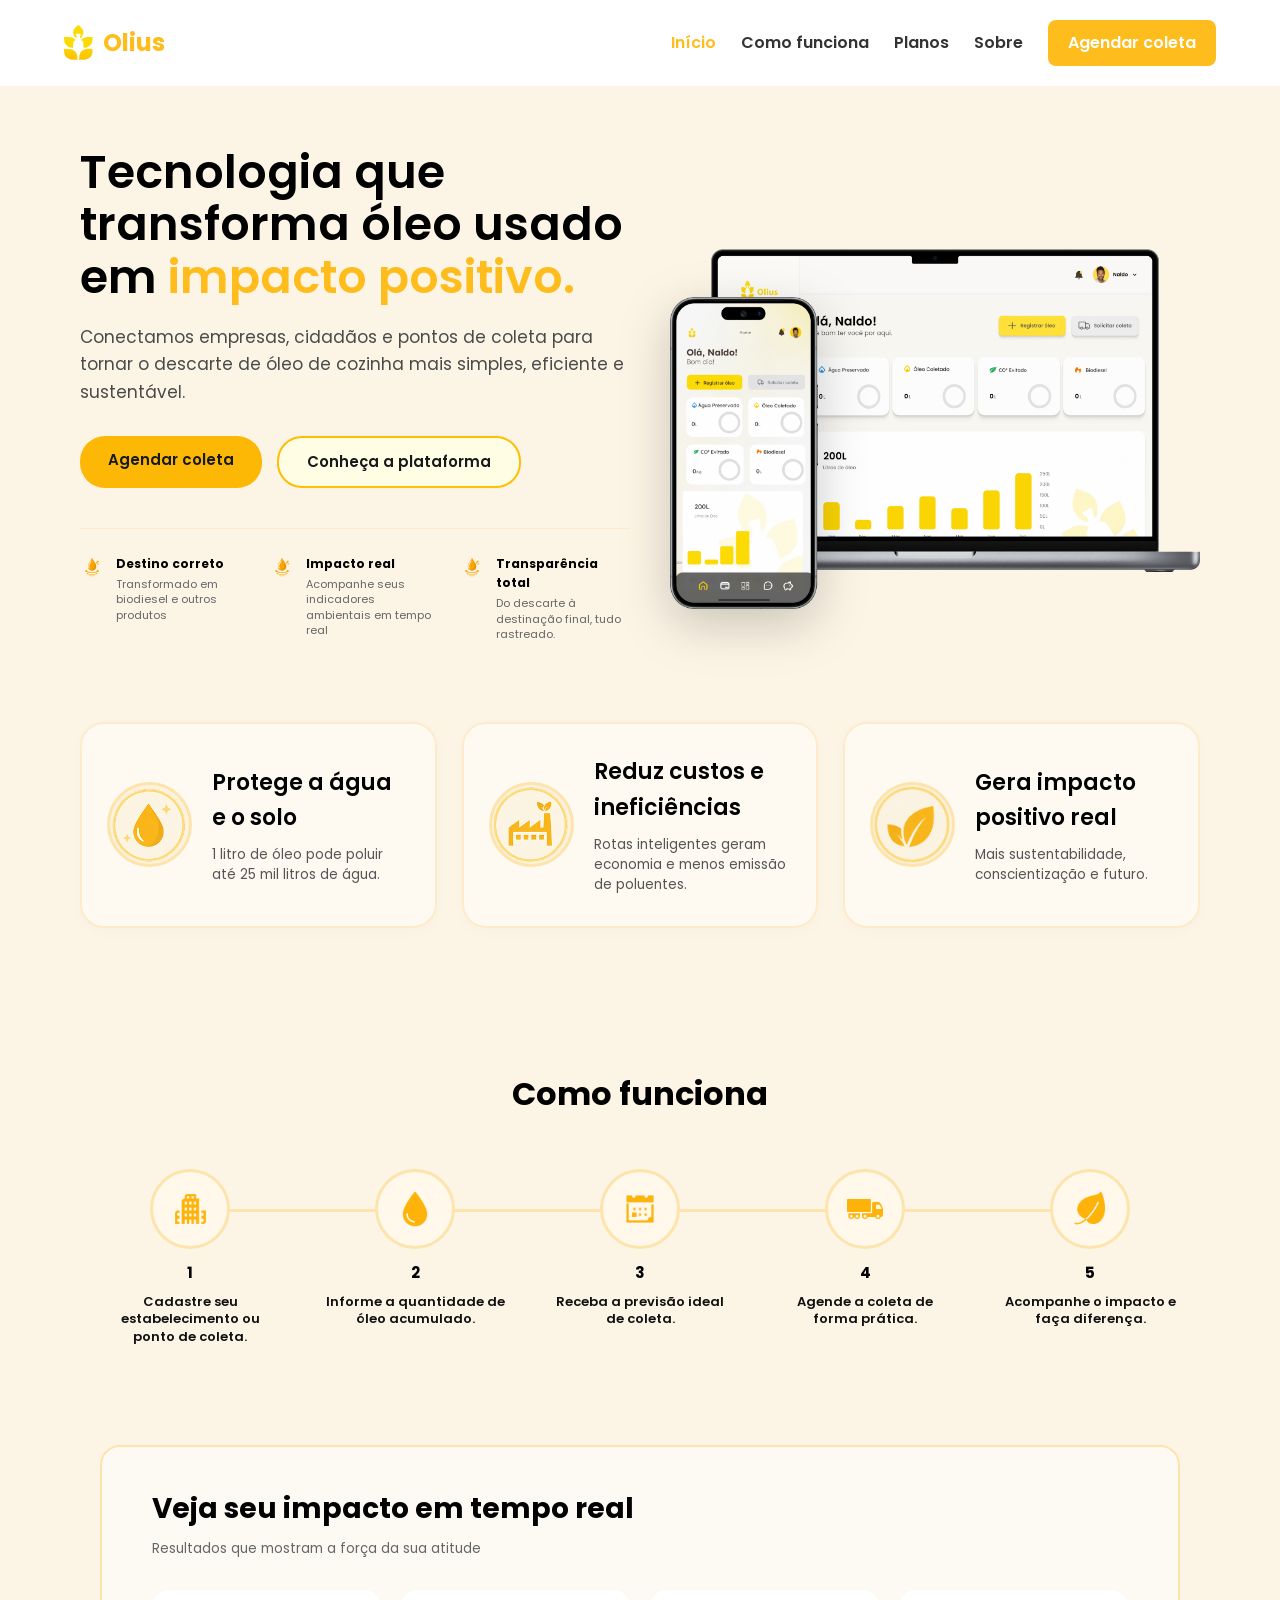
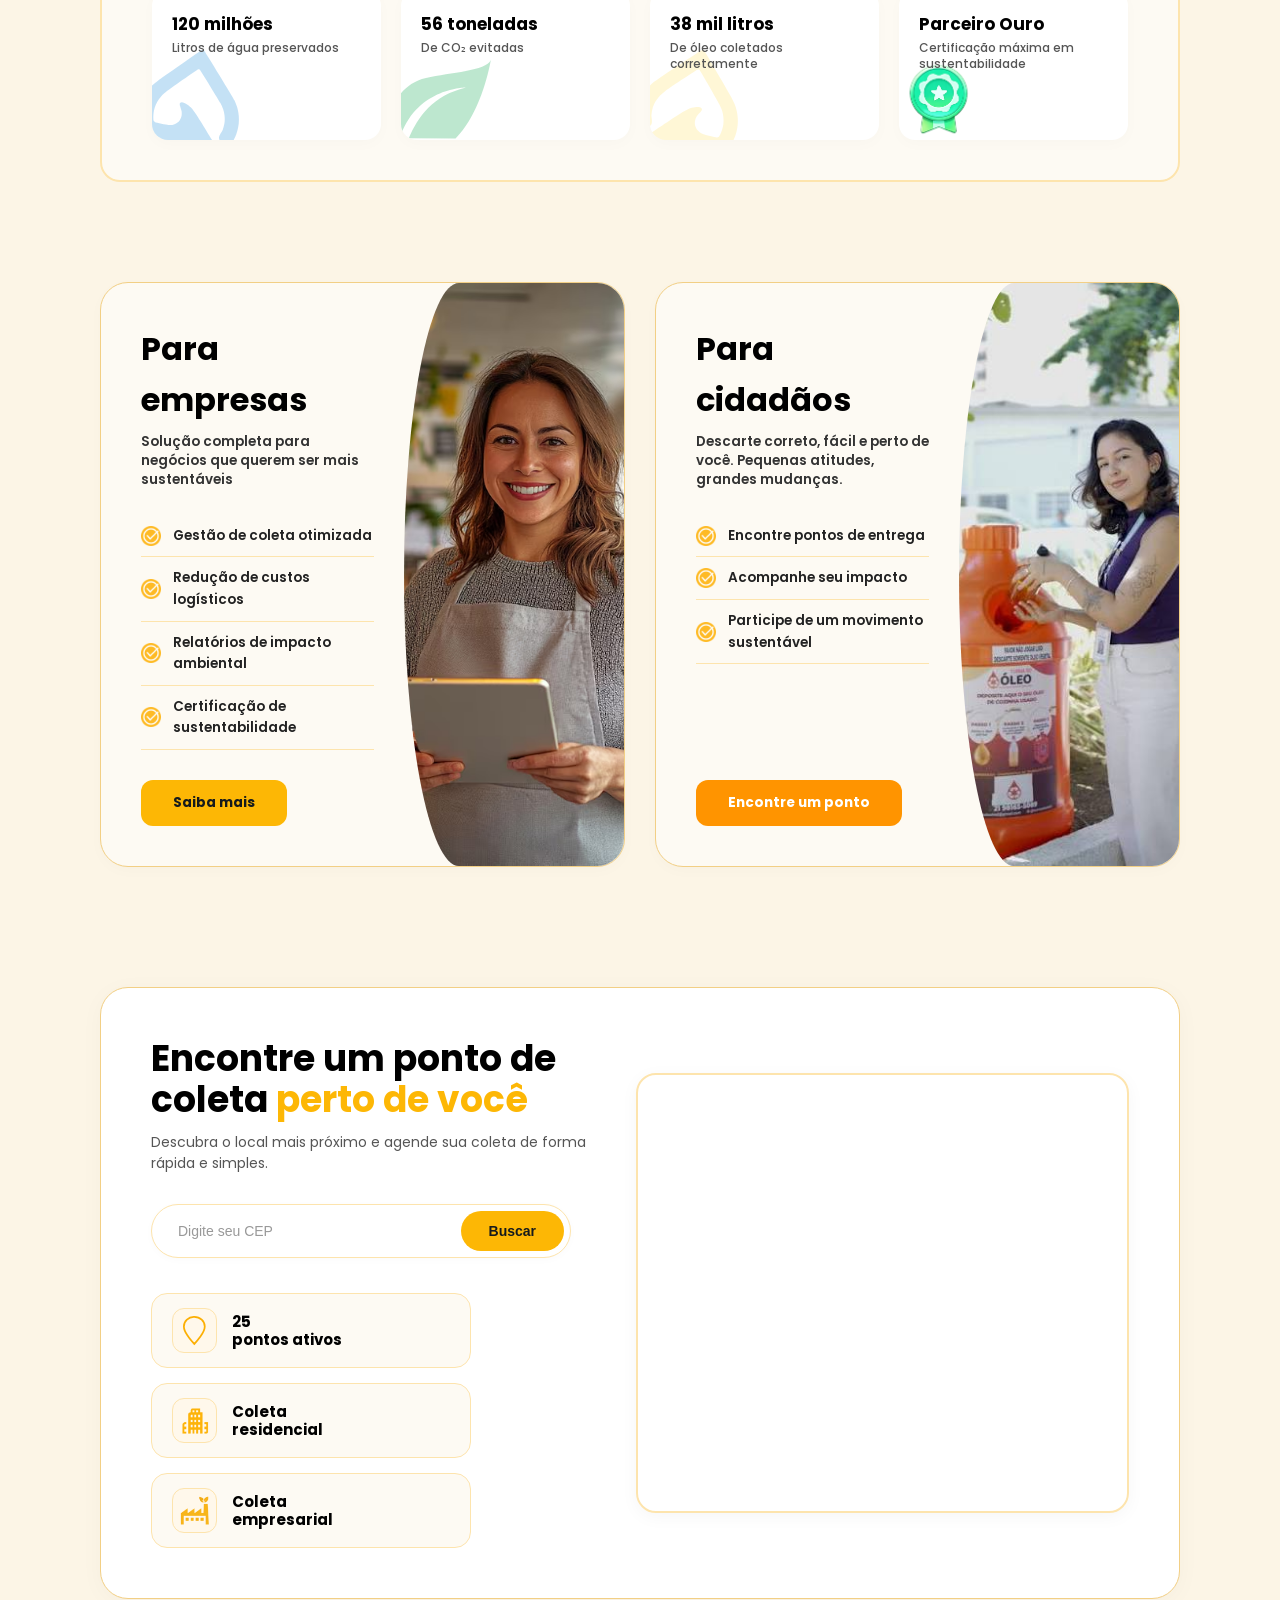
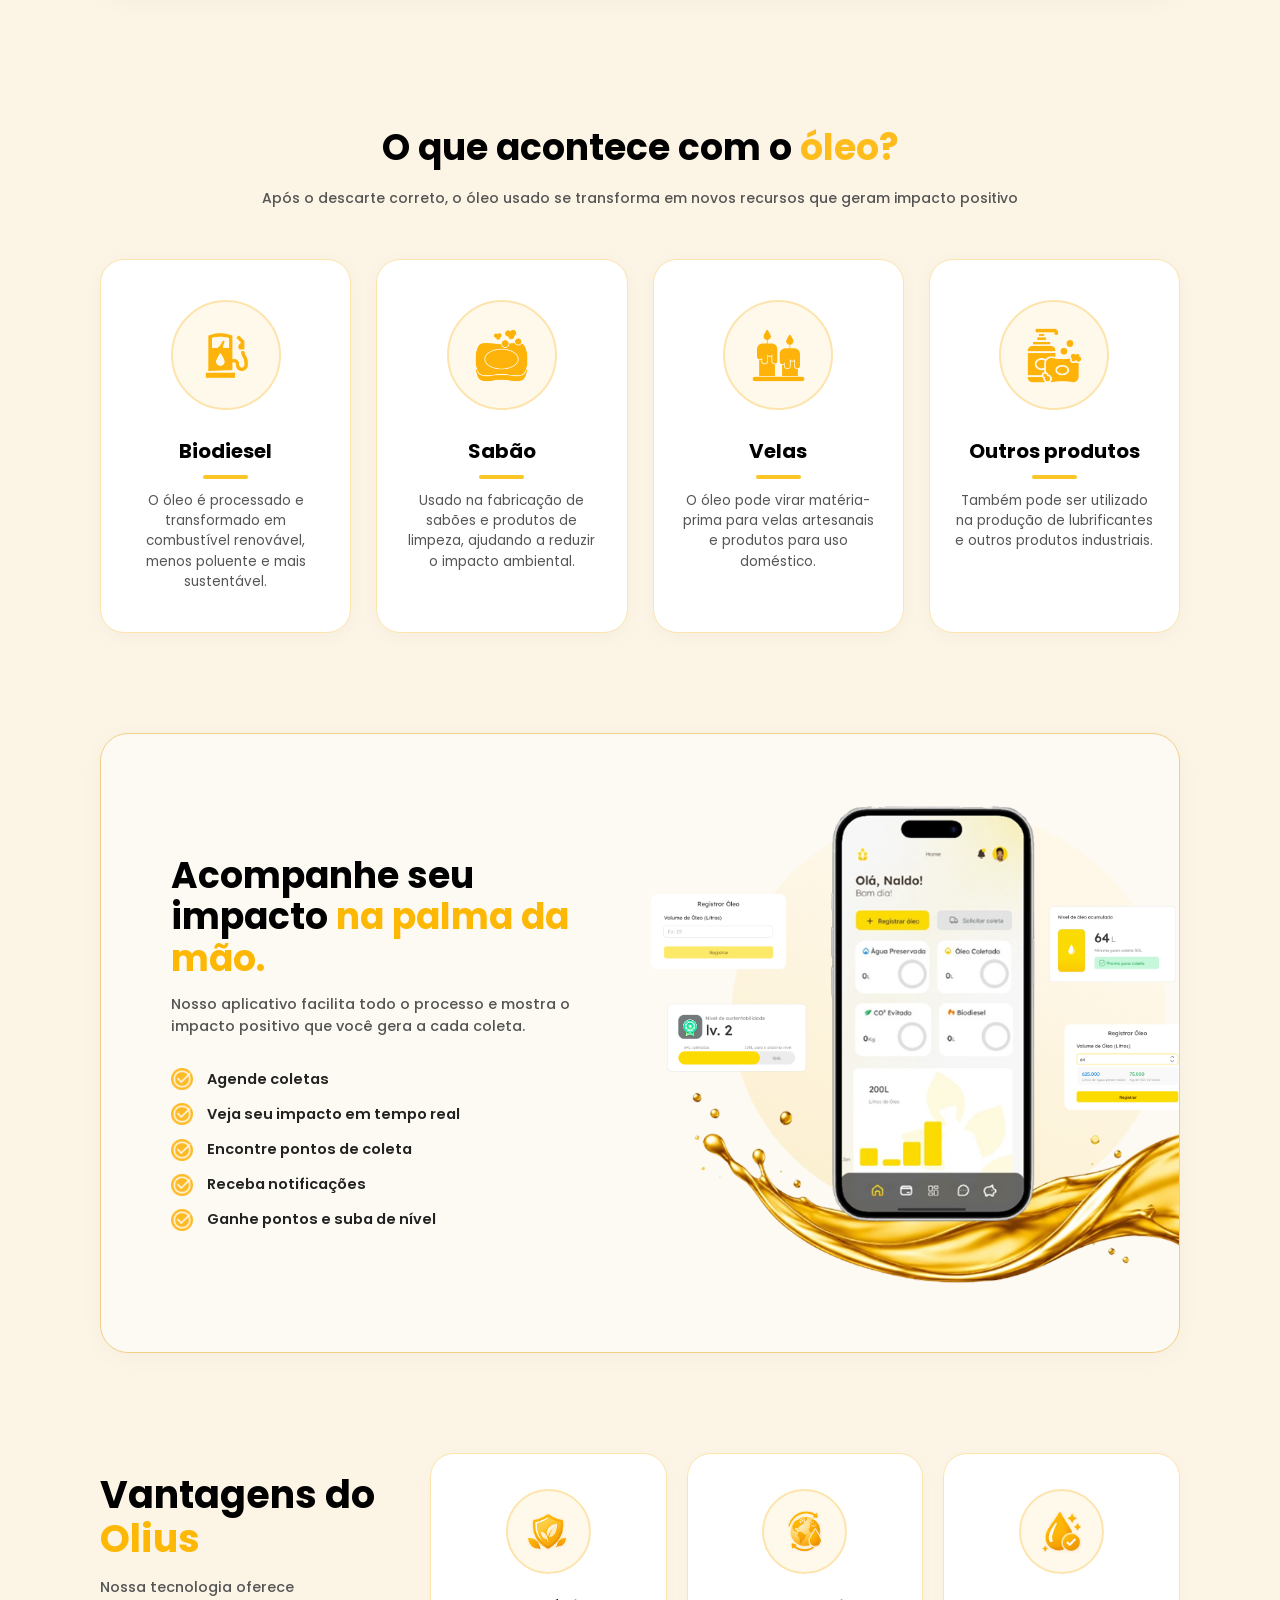
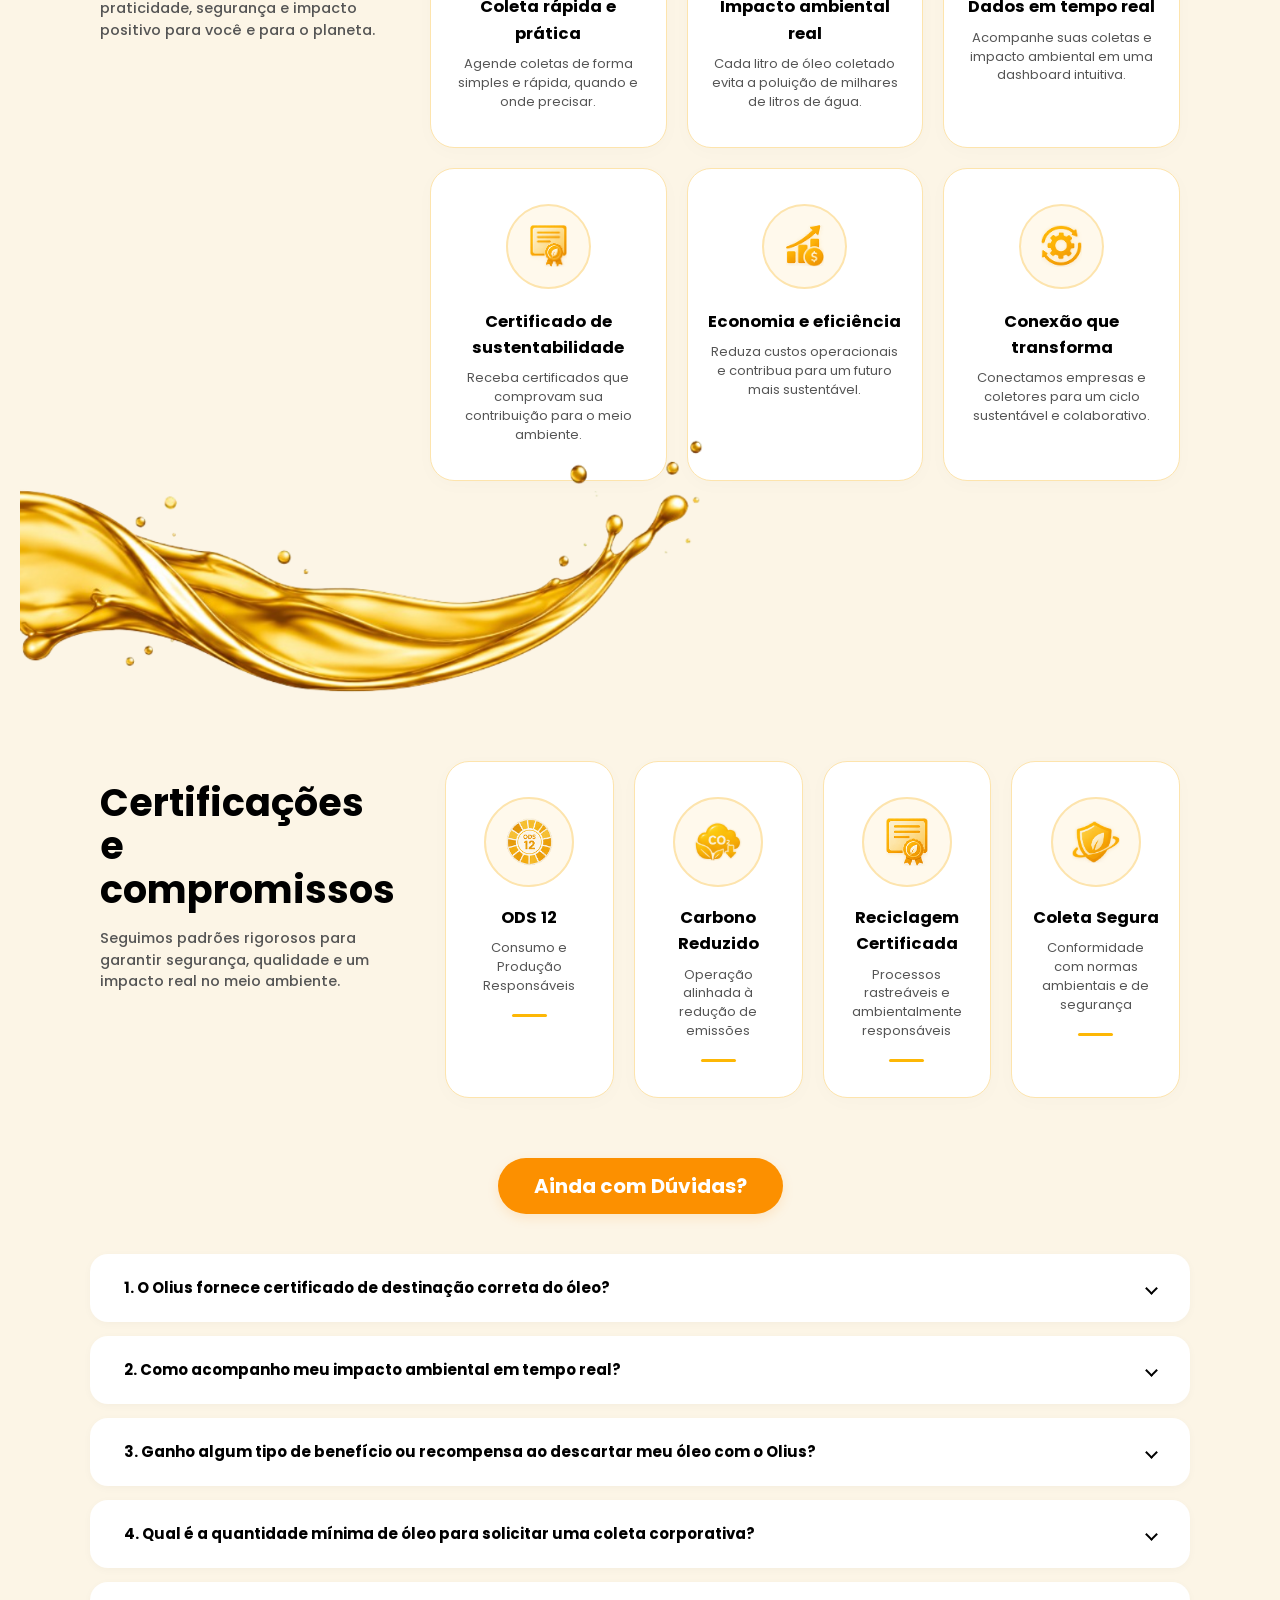
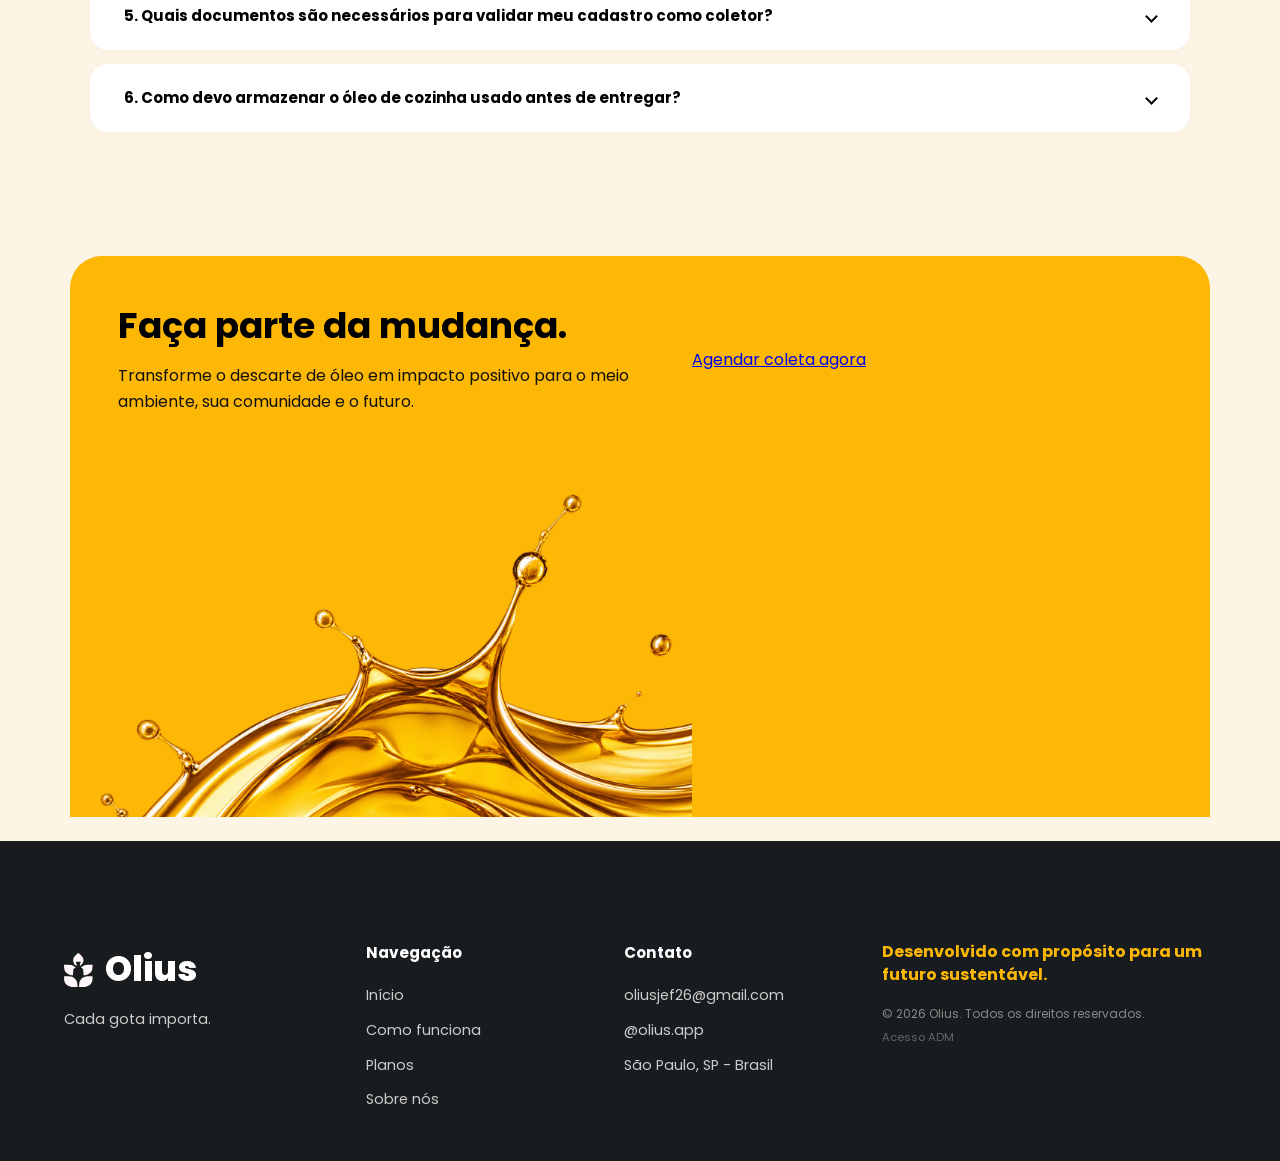
==== commit 747994d5: "Conecta acesso ADM e ajusta responsividade da landing page Liga o rodape ao sistema no Render e adic" ====
--- a/src/main/webapp/index/index.html
+++ b/src/main/webapp/index/index.html
@@ -2,6 +2,7 @@
 <html lang="pt-BR">
 <head>
     <meta charset="utf-8">
+    <meta name="google-site-verification" content="7lKNKLowKWWoOtipBigqwQrl8_X9L9Eb8E_cul9QJgw" />
     <meta name="viewport" content="width=device-width, initial-scale=1.0">
     <title>Olius - Inicial</title>
     <link rel="icon" href="../images/favicon.ico">
--- a/src/main/webapp/css/global.css
+++ b/src/main/webapp/css/global.css
@@ -1,4 +1,4 @@
-/* ========================================================================== 
+/* ==========================================================================
    1. VARIÁVEIS GLOBAIS & RESET CSS
    ========================================================================== */
 
@@ -27,7 +27,7 @@
 }
 
 
-/* ========================================================================== 
+/* ==========================================================================
    2. CABEÇALHO (.header)
    ========================================================================== */
 .header {
@@ -92,78 +92,74 @@
 /* ==========================================================================
    3. CTA BANNER (.cta-banner) - Com respingo ultrapassando a borda e botão ajustado
    ========================================================================== */
+/* O mesmo bloco final e usado nas paginas publicas. */
 .cta-banner {
     position: relative;
+    display: grid;
+    grid-template-columns: minmax(0, 1.2fr) minmax(0, 1fr);
+    align-items: center;
+    width: 92%;
+    max-width: 1280px;
+    margin: 64px auto 0;
     background-color: #fdb705;
-    padding: 60px 80px;
-    margin: 80px auto -60px auto; /* Aumenta o margin-top para dar espaço à gota no topo */
-    max-width: 1400px;
-    width: 92%;
     border-radius: 32px 32px 0 0;
-    display: flex;
-    align-items: center;
-    justify-content: space-between;
-    overflow: visible; /* IMPORTANTE: Permite que a gota saia para fora do retângulo amarelo */
+    overflow: hidden;
+}
+
+.cta-conteudo {
+    min-width: 0;
+    padding: 48px;
+    position: relative;
     z-index: 1;
-    box-sizing: border-box;
-}
-
-/* Conteúdo de Texto do CTA */
-.cta-conteudo {
-    max-width: 500px;
-    text-align: left;
-    position: relative;
-    z-index: 3;
 }
 
 .cta-conteudo h2 {
-    font-size: 2.4rem;
-    font-weight: 800;
+    font-size: clamp(28px, 2.8vw, 38px);
+    font-weight: 700;
+    line-height: 1.2;
+    margin-bottom: 16px;
     color: #000000;
-    margin-bottom: 12px;
 }
 
 .cta-conteudo p {
-    font-size: 1.1rem;
+    font-size: 16px;
+    line-height: 1.6;
     color: #111111;
-    line-height: 1.5;
-}
-
-/* Botão CTA (Ajustado mais para a esquerda via margem) */
-.btn-cta {
-    background-color: #FFFDF0;
-    color: #000000;
-    padding: 18px 40px;
-    text-decoration: none;
-    font-weight: 700;
-    font-size: 1.05rem;
-    border-radius: 30px;
-    box-shadow: 0 4px 12px rgba(0, 0, 0, 0.06);
-    white-space: nowrap;
-    position: relative;
-    z-index: 4; /* Fica acima de tudo para poder ser clicado facilmente */
-    margin-right: 400px; /* Empurra o botão mais para a esquerda */
-    transition: all 0.2s ease;
-}
-
-.btn-cta:hover {
-    background-color: #ffffff;
-    transform: translateY(-2px);
-    box-shadow: 0 6px 18px rgba(0, 0, 0, 0.12);
-}
-
-/* Posicionamento do Respingo de Óleo (Saindo para cima) */
+}
+
 .cta-imagem-oleo {
-    position: absolute;
-    right: 1px;
-    top: -30px; /* Valor negativo faz a gota ultrapassar a borda amarela no topo */
-    height: 100%; /* Aumenta a altura para subir além do limite */
-    width: auto;
+    position: static;
+    display: block;
+    align-self: end;
+    justify-self: end;
+    width: 100%;
+    height: auto;
     object-fit: contain;
-    z-index: 2;
-    pointer-events: none; /* Evita que a imagem bloqueie os cliques */
-}
-
+    object-position: right bottom;
+    pointer-events: none;
+}
+
+@media (max-width: 900px) {
+    .cta-conteudo {
+        padding: 32px;
+    }
+}
+
+@media (max-width: 600px) {
+    .cta-banner {
+        grid-template-columns: minmax(0, 1fr);
+        margin-top: 40px;
+        border-radius: 24px 24px 0 0;
+    }
+
+    .cta-conteudo {
+        padding: 28px 24px 16px;
+    }
+
+    .cta-imagem-oleo {
+        max-width: 340px;
+    }
+}
 
 /* ==========================================================================
    4. RODAPÉ (.footer) - Sobrepõe a parte inferior do CTA
@@ -228,7 +224,7 @@
 }
 
 /* Listas do Rodapé */
-.footer-links ul, 
+.footer-links ul,
 .footer-contato ul {
     list-style: none;
     padding: 0;
@@ -321,7 +317,7 @@
     }
 
     .footer-container {
-        flex-wrap: wrap;
+        grid-template-columns: repeat(2, minmax(0, 1fr));
         gap: 28px;
     }
 
@@ -349,3 +345,8 @@
 .header .luz-amarela {
     max-width: 100%;
 }
+
+/* O bloco final termina junto ao rodape das paginas publicas. */
+body > main {
+    padding-bottom: 0;
+}
